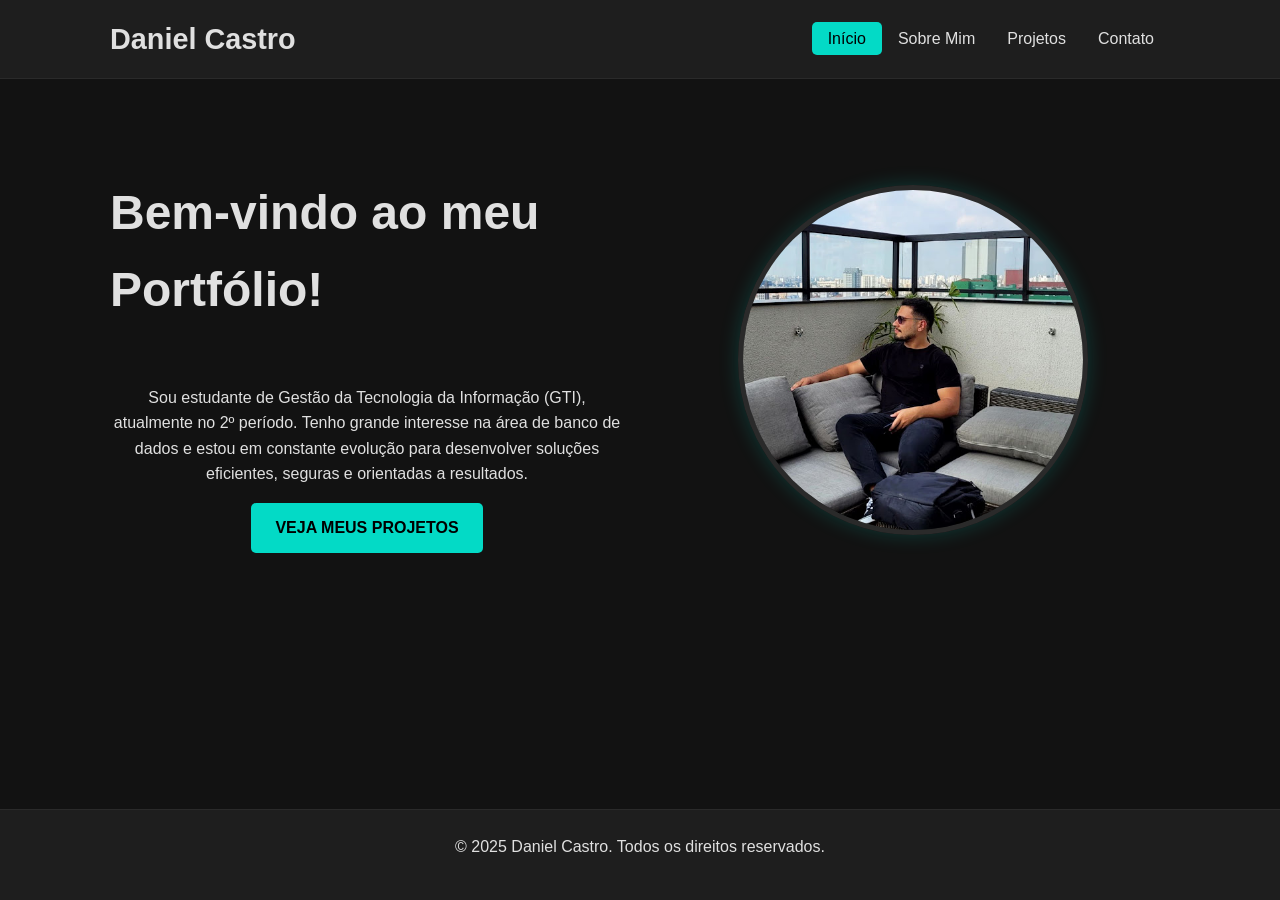
==== index.html @ 508b666a "Add files via upload" ====
<!DOCTYPE html>
<html lang="pt-BR">
<head>
    <meta charset="UTF-8">
    <meta name="viewport" content="width=device-width, initial-scale=1.0">
    <title>Daniel Castro - Portfólio</title>
    <link rel="stylesheet" href="assets/css/style.css">
</head>
<body>

    <header>
        <div class="container">
            <h1>Daniel Castro</h1>
            <nav>
                <ul>
                    <li><a href="index.html" class="active">Início</a></li>
                    <li><a href="sobre.html">Sobre Mim</a></li>
                    <li><a href="projetos.html">Projetos</a></li>
                    <li><a href="contato.html">Contato</a></li>
                </ul>
            </nav>
        </div>
    </header>

    <main class="main-index">
        <section class="hero">
            <div class="container">
                <div class="hero-text">
                    <h2>Bem-vindo ao meu Portfólio!</h2>
                    <p>Sou estudante de Gestão da Tecnologia da Informação (GTI), atualmente no 2º período. Tenho grande interesse na 
                    área de banco de dados e estou em constante evolução para desenvolver 
                    soluções eficientes, seguras e orientadas a resultados.</p>
                    <a href="projetos.html" class="btn">Veja meus projetos</a>
                </div>
                <div class="hero-image">
                    <img src="assets/images/foto-daniel.jpg" alt="Foto de Daniel Castro">
                </div>
            </div>
        </section>
    </main>

    <footer>
        <div class="container">
            <p>&copy; 2025 Daniel Castro. Todos os direitos reservados.</p>
        </div>
    </footer>

</body>
</html>
---- assets/css/style.css ----
/* --- GERAL E TEMA ESCURO --- */
:root {
    --bg-color: #121212;
    --primary-color: #1e1e1e;
    --secondary-color: #2a2a2a;
    --font-color: #e0e0e0;
    --accent-color: #03dac6;
    --accent-hover: #018786;
}

* {
    margin: 0;
    padding: 0;
    box-sizing: border-box;
}
main {
    flex-grow: 1;
}

body {
    font-family: 'Segoe UI', Tahoma, Geneva, Verdana, sans-serif;
    background-color: var(--bg-color);
    color: var(--font-color);
    line-height: 1.6;
    display: flex;
    flex-direction: column;
    min-height: 100vh;
}

.container {
    max-width: 1100px;
    margin: auto;
    padding: 0 20px;
}

h1, h2, h3 {
    color: var(--font-color);
    margin-bottom: 1rem;
}

h2 {
    font-size: 2.5rem;
    text-align: center;
    margin-bottom: 3rem;
    border-bottom: 2px solid var(--accent-color);
    padding-bottom: 0.5rem;
    display: inline-block;
}

p {
    margin-bottom: 1rem;
}

a {
    color: var(--accent-color);
    text-decoration: none;
}

/* --- HEADER E NAVEGAÇÃO --- */
header {
    background-color: var(--primary-color);
    padding: 1rem 0;
    border-bottom: 1px solid var(--secondary-color);
    position: sticky;
    top: 0;
    z-index: 1000;
}

header .container {
    display: flex;
    justify-content: space-between;
    align-items: center;
}

header h1 {
    font-size: 1.8rem;
    margin: 0;
}

header nav ul {
    list-style: none;
    display: flex;
}

header nav ul li a {
    padding: 0.5rem 1rem;
    color: var(--font-color);
    transition: color 0.3s ease, background-color 0.3s ease;
    border-radius: 5px;
}

header nav ul li a:hover, header nav ul li a.active {
    color: #000;
    background-color: var(--accent-color);
}


/* --- PÁGINA INICIAL (HERO SECTION) --- */
.hero {
    padding: 6rem 0;
}

.hero .container {
    display: flex;
    align-items: center;
    justify-content: space-between;
    gap: 2rem;
}

.hero-text {
    flex: 1;
}

.hero-text h2 {
    font-size: 3rem;
    text-align: left;
    border: none;
}

.hero-image {
    flex: 1;
    text-align: center;
}

.hero-image img {
    max-width: 350px;
    border-radius: 50%;
    border: 5px solid var(--secondary-color);
    box-shadow: 0 0 20px rgba(3, 218, 198, 0.2);
}

.btn {
    display: inline-block;
    background-color: var(--accent-color);
    color: #000;
    padding: 12px 24px;
    border-radius: 5px;
    font-weight: bold;
    text-transform: uppercase;
    transition: background-color 0.3s ease;
}

.btn:hover {
    background-color: var(--accent-hover);
}


/* --- SEÇÕES GENÉRICAS (SOBRE, PROJETOS, CONTATO) --- */
main section {
    padding: 4rem 0;
    text-align: center;
}

/* --- SOBRE MIM --- */
.about-content {
    display: flex;
    gap: 3rem;
    align-items: center;
    text-align: left;
}

.about-image {
    flex-basis: 300px;
}

.about-image img {
   
    width: 100%;
    border-radius: 10px;
}

.about-text {
    flex: 1;
}

/* --- PROJETOS --- */
.projects-grid {
    display: grid;
    grid-template-columns: repeat(auto-fit, minmax(300px, 1fr));
    gap: 1.5rem;
}

.project-card {
    background: var(--primary-color);
    border: 1px solid var(--secondary-color);
    border-radius: 8px;
    overflow: hidden;
    transition: transform 0.3s ease, box-shadow 0.3s ease;
}

.project-card:hover {
    transform: translateY(-5px);
    box-shadow: 0 10px 20px rgba(0,0,0,0.2);
}

.project-card img {
    width: 100%;
    height: 200px;
    object-fit: cover;
    display: block;
}

.project-info {
    padding: 1.5rem;
    text-align: left;
}

.project-info h3 {
    margin-top: 0;
}

/* --- CONTATO E FORMULÁRIO --- */
#contact-form {
    max-width: 700px;
    margin: 2rem auto 0;
    text-align: left;
}

.form-group {
    margin-bottom: 1.5rem;
}

.form-group label {
    display: block;
    margin-bottom: 0.5rem;
    color: var(--font-color);
}

.form-group input,
.form-group textarea {
    width: 100%;
    padding: 0.8rem;
    border: 1px solid var(--secondary-color);
    background-color: var(--primary-color);
    border-radius: 5px;
    color: var(--font-color);
    font-size: 1rem;
}

.form-group input:focus,
.form-group textarea:focus {
    outline: none;
    border-color: var(--accent-color);
}

#success-message {
    margin-top: 1.5rem;
    padding: 1rem;
    background-color: var(--accent-hover);
    color: #fff;
    border-radius: 5px;
    text-align: center;
}

.hidden {
    display: none;
}

/* --- FOOTER --- */
footer {
    background-color: var(--primary-color);
    text-align: center;
    padding: 1.5rem 0;
    margin-top: 2rem;
    border-top: 1px solid var(--secondary-color);
}
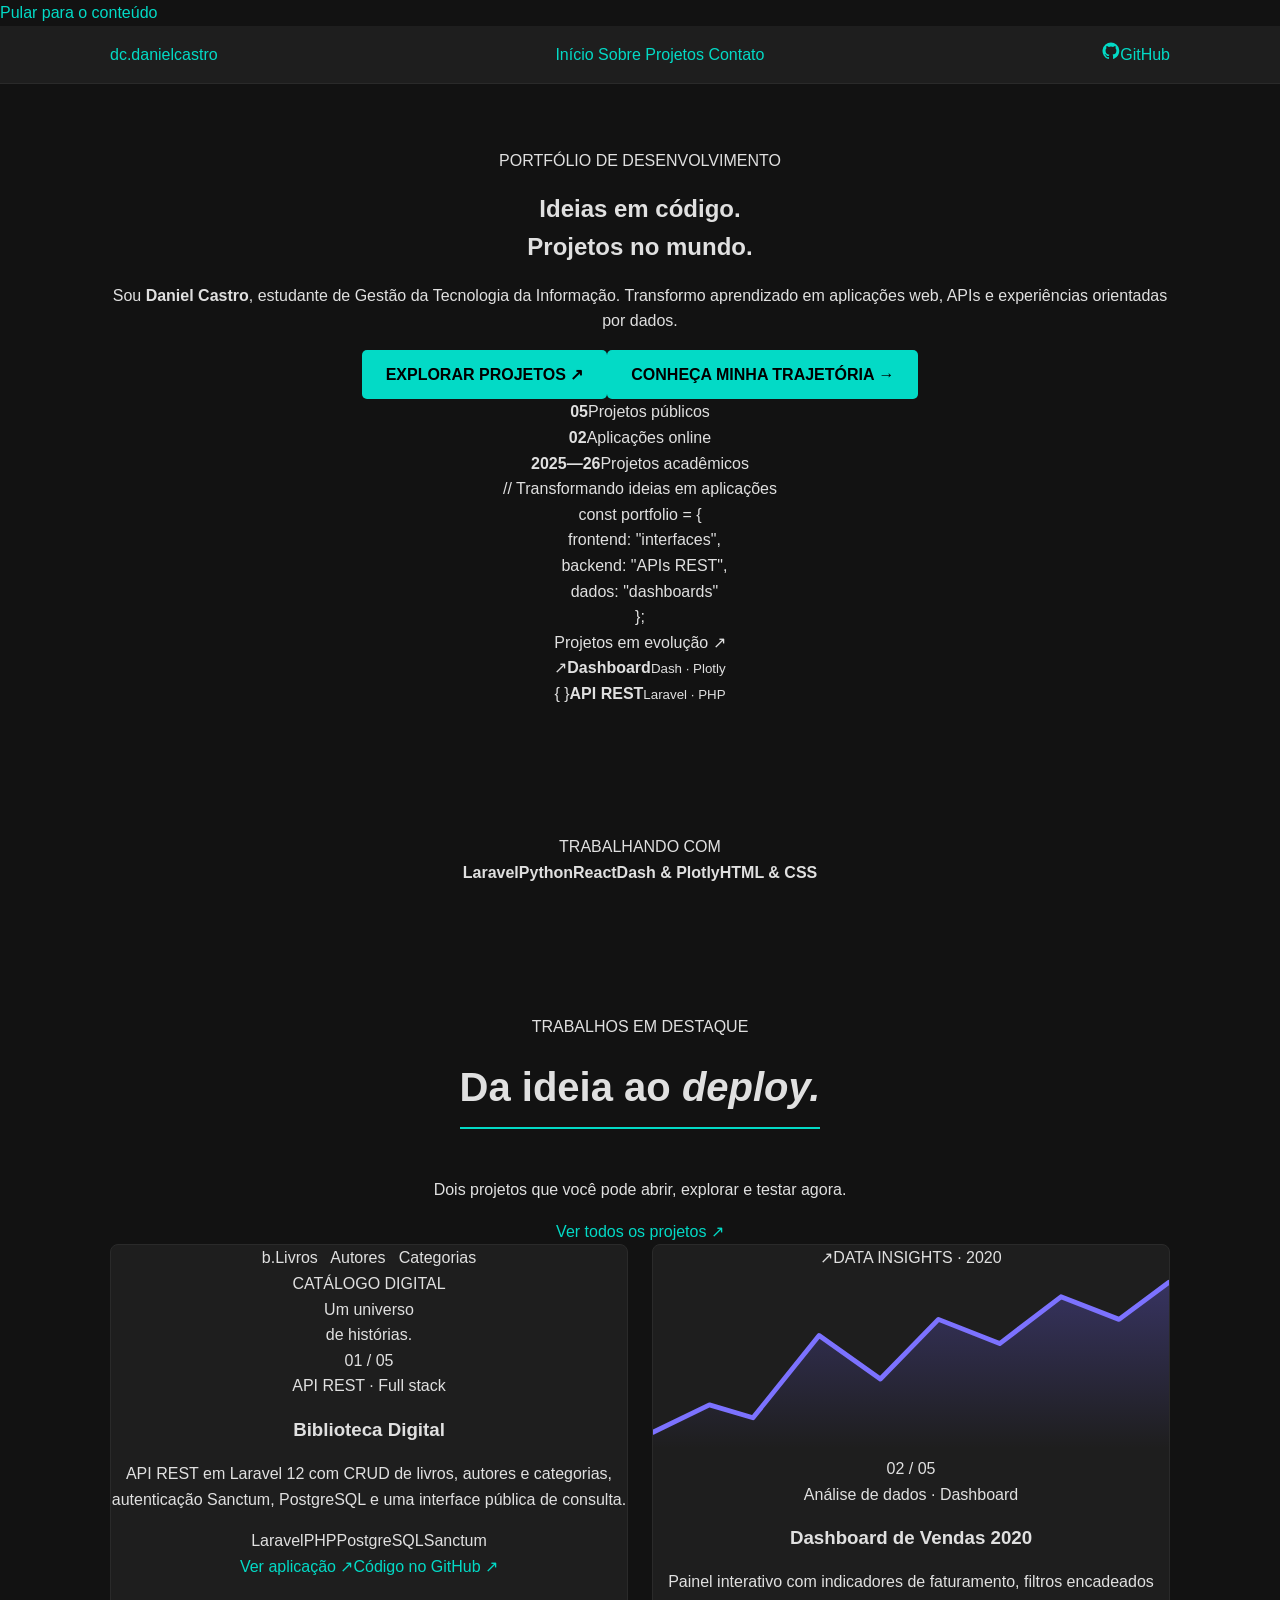
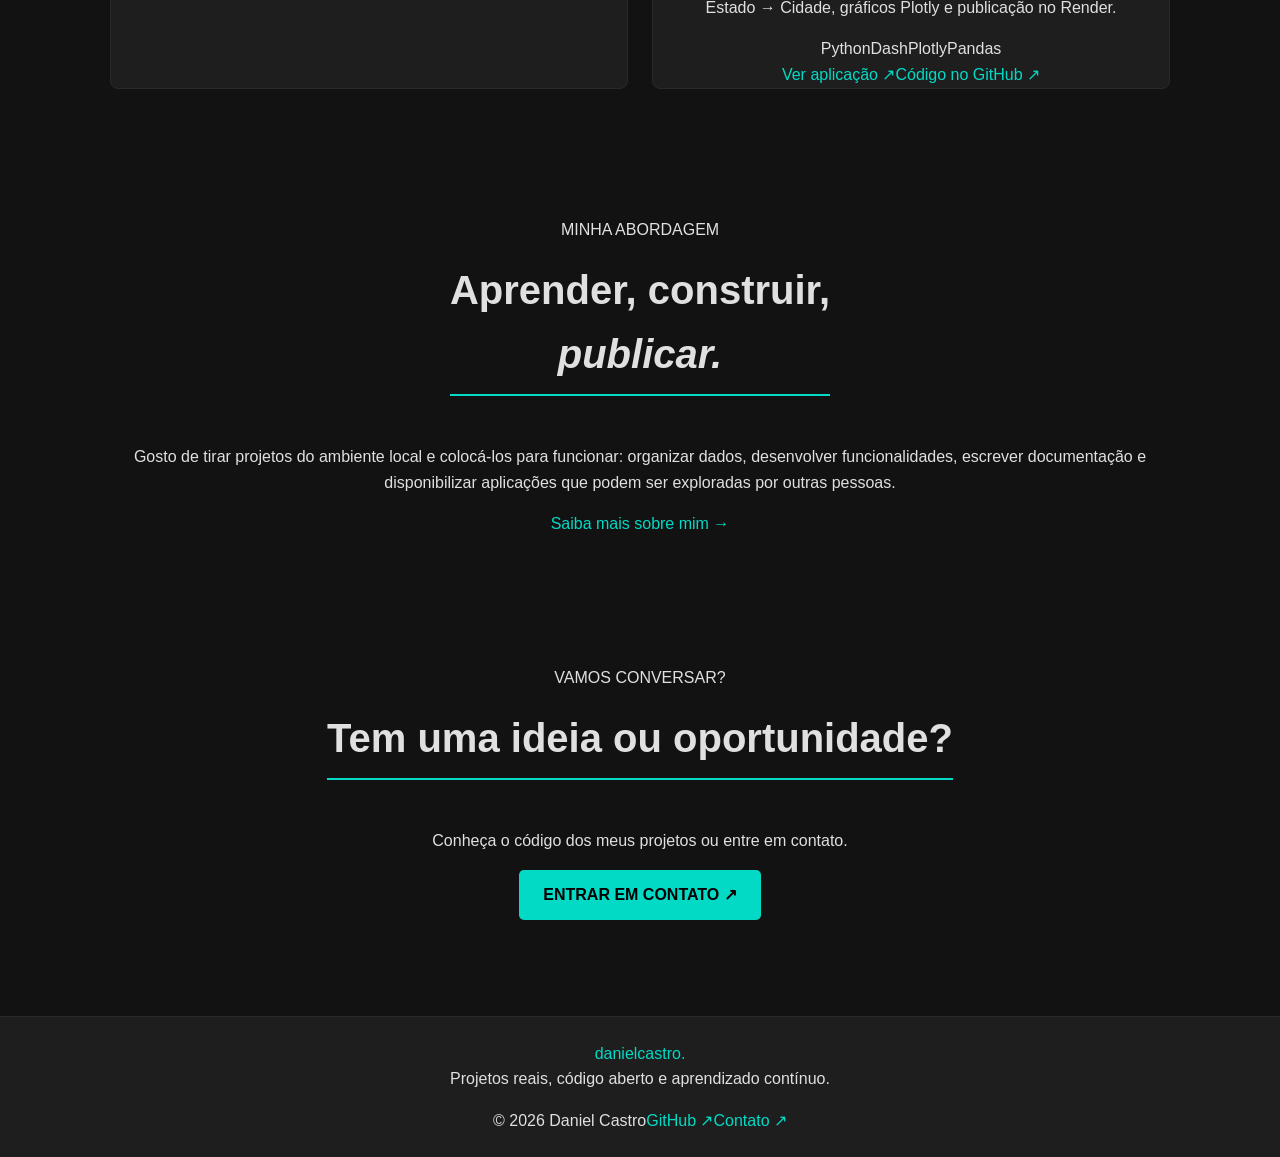
==== commit fe266f2c: "feat: moderniza index.html com identidade Daniel Castro e projetos reais" ====
--- a/index.html
+++ b/index.html
@@ -1,49 +1,82 @@
-<!DOCTYPE html>
-<html lang="pt-BR">
-<head>
-    <meta charset="UTF-8">
-    <meta name="viewport" content="width=device-width, initial-scale=1.0">
-    <title>Daniel Castro - Portfólio</title>
-    <link rel="stylesheet" href="assets/css/style.css">
-</head>
-<body>
-
-    <header>
-        <div class="container">
-            <h1>Daniel Castro</h1>
-            <nav>
-                <ul>
-                    <li><a href="index.html" class="active">Início</a></li>
-                    <li><a href="sobre.html">Sobre Mim</a></li>
-                    <li><a href="projetos.html">Projetos</a></li>
-                    <li><a href="contato.html">Contato</a></li>
-                </ul>
-            </nav>
-        </div>
-    </header>
-
-    <main class="main-index">
-        <section class="hero">
-            <div class="container">
-                <div class="hero-text">
-                    <h2>Bem-vindo ao meu Portfólio!</h2>
-                    <p>Sou estudante de Gestão da Tecnologia da Informação (GTI), atualmente no 2º período. Tenho grande interesse na 
-                    área de banco de dados e estou em constante evolução para desenvolver 
-                    soluções eficientes, seguras e orientadas a resultados.</p>
-                    <a href="projetos.html" class="btn">Veja meus projetos</a>
-                </div>
-                <div class="hero-image">
-                    <img src="assets/images/foto-daniel.jpg" alt="Foto de Daniel Castro">
-                </div>
-            </div>
-        </section>
-    </main>
-
-    <footer>
-        <div class="container">
-            <p>&copy; 2025 Daniel Castro. Todos os direitos reservados.</p>
-        </div>
-    </footer>
-
-</body>
-</html>+<!doctype html>
+<html lang="pt-BR">
+<head>
+  <meta charset="UTF-8">
+  <meta name="viewport" content="width=device-width, initial-scale=1">
+  <meta name="theme-color" content="#0b1020">
+  <meta name="description" content="Daniel Castro — projetos de desenvolvimento web, APIs REST e análise de dados, com código no GitHub e aplicações publicadas.">
+  <meta name="author" content="Daniel Castro">
+  <title>Portfólio | Daniel Castro</title>
+  <link rel="stylesheet" href="assets/css/style.css">
+</head>
+<body class="page-inicio">
+  <a class="skip-link" href="#conteudo">Pular para o conteúdo</a>
+  <header class="site-header">
+    <div class="container header-inner">
+      <a class="brand" href="index.html" aria-label="Daniel Castro — Página inicial"><span class="brand-icon">dc<span>.</span></span><span class="brand-text">daniel<span>castro</span></span></a>
+      <nav class="site-nav" aria-label="Menu principal">
+        <a href="index.html" aria-current="page" class="active">Início</a>
+        <a href="sobre.html">Sobre</a>
+        <a href="projetos.html">Projetos</a>
+        <a href="contato.html">Contato</a>
+      </nav>
+      <a class="header-github" href="https://github.com/Dhaniels1" target="_blank" rel="noopener noreferrer" aria-label="Ver perfil no GitHub"><svg aria-hidden="true" viewBox="0 0 24 24" width="18" height="18" fill="currentColor"><path d="M12 .7a11.3 11.3 0 0 0-3.58 22.03c.57.11.78-.24.78-.55v-2.11c-3.17.69-3.84-1.34-3.84-1.34-.52-1.3-1.27-1.64-1.27-1.64-1.03-.71.08-.7.08-.7 1.14.08 1.74 1.17 1.74 1.17 1.01 1.73 2.66 1.23 3.31.94.1-.73.4-1.23.73-1.51-2.53-.29-5.2-1.27-5.2-5.58 0-1.23.44-2.23 1.17-3.02-.12-.29-.51-1.44.11-3 0 0 .95-.3 3.11 1.16a10.8 10.8 0 0 1 5.66 0c2.16-1.46 3.1-1.16 3.1-1.16.62 1.56.24 2.71.12 3a4.34 4.34 0 0 1 1.17 3.02c0 4.32-2.68 5.28-5.22 5.57.4.35.77 1.01.77 2.04v3.08c0 .31.21.67.79.55A11.3 11.3 0 0 0 12 .7Z"/></svg><span>GitHub</span></a>
+    </div>
+  </header>
+  <main id="conteudo">
+    <section class="hero-section">
+  <div class="container hero-grid">
+    <div class="hero-copy">
+      <p class="eyebrow"><span class="eyebrow-dot" aria-hidden="true"></span> PORTFÓLIO DE DESENVOLVIMENTO</p>
+      <h1>Ideias em código.<br><span class="gradient-text">Projetos no mundo.</span></h1>
+      <p class="hero-description">Sou <strong>Daniel Castro</strong>, estudante de Gestão da Tecnologia da Informação. Transformo aprendizado em aplicações web, APIs e experiências orientadas por dados.</p>
+      <div class="hero-actions"><a class="btn btn-primary" href="projetos.html">Explorar projetos <span aria-hidden="true">↗</span></a><a class="btn btn-ghost" href="sobre.html">Conheça minha trajetória <span aria-hidden="true">→</span></a></div>
+      <div class="hero-metrics" aria-label="Resumo do portfólio"><div><strong>05</strong><span>Projetos públicos</span></div><div><strong>02</strong><span>Aplicações online</span></div><div><strong>2025—26</strong><span>Projetos acadêmicos</span></div></div>
+    </div>
+    <div class="hero-visual" aria-label="Painel ilustrativo de tecnologias e aplicações">
+      <div class="visual-glow" aria-hidden="true"></div>
+      <div class="visual-card visual-card-main">
+        <div class="window-controls" aria-hidden="true"><i></i><i></i><i></i></div>
+        <div class="visual-code"><span class="comment">// Transformando ideias em aplicações</span><br><span class="code-purple">const</span> portfolio = {<br>&nbsp;&nbsp;<span class="code-cyan">frontend</span>: <span class="code-green">"interfaces"</span>,<br>&nbsp;&nbsp;<span class="code-cyan">backend</span>: <span class="code-green">"APIs REST"</span>,<br>&nbsp;&nbsp;<span class="code-cyan">dados</span>: <span class="code-green">"dashboards"</span><br>};</div>
+        <div class="visual-lower"><span class="pulse"></span> Projetos em evolução <span class="visual-chevron">↗</span></div>
+      </div>
+      <div class="visual-chip visual-chip-one"><span class="chip-icon">↗</span><span><strong>Dashboard</strong><small>Dash · Plotly</small></span></div>
+      <div class="visual-chip visual-chip-two"><span class="chip-icon chip-blue">{ }</span><span><strong>API REST</strong><small>Laravel · PHP</small></span></div>
+    </div>
+  </div>
+</section>
+<section class="skills-band" aria-label="Principais tecnologias"><div class="container skills-band-inner"><span>TRABALHANDO COM</span><div><b>Laravel</b><b>Python</b><b>React</b><b>Dash &amp; Plotly</b><b>HTML &amp; CSS</b></div></div></section>
+<section class="section featured-section">
+  <div class="container">
+    <div class="section-title-row"><div><p class="eyebrow">TRABALHOS EM DESTAQUE</p><h2>Da ideia ao <em>deploy.</em></h2><p>Dois projetos que você pode abrir, explorar e testar agora.</p></div><a class="text-link" href="projetos.html">Ver todos os projetos <span aria-hidden="true">↗</span></a></div>
+    <div class="projects-grid featured-grid"><article class="project-card">
+  <div class="project-cover"><div class="preview-frame preview-library" aria-hidden="true"><div class="preview-topline"><span class="mini-logo">b.</span><span class="mini-nav">Livros&nbsp;&nbsp; Autores&nbsp;&nbsp; Categorias</span></div><div class="preview-eyebrow">CATÁLOGO DIGITAL</div><div class="preview-headline">Um universo<br>de histórias.</div><div class="books-mini"><span class="book-mini bm1"></span><span class="book-mini bm2"></span><span class="book-mini bm3"></span><span class="book-mini bm4"></span></div></div><span class="project-number">01 / 05</span></div>
+  <div class="project-body">
+    <p class="project-type">API REST · Full stack</p>
+    <h3>Biblioteca Digital</h3>
+    <p class="project-description">API REST em Laravel 12 com CRUD de livros, autores e categorias, autenticação Sanctum, PostgreSQL e uma interface pública de consulta.</p>
+    <div class="tags" aria-label="Tecnologias utilizadas"><span class="tag">Laravel</span><span class="tag">PHP</span><span class="tag">PostgreSQL</span><span class="tag">Sanctum</span></div>
+    <div class="project-actions"><a class="link-primary" href="https://biblioteca-api-dhaniels1.onrender.com" target="_blank" rel="noopener noreferrer" aria-label="Abrir demonstração online de Biblioteca Digital">Ver aplicação <span aria-hidden="true">↗</span></a><a class="link-secondary" href="https://github.com/Dhaniels1/biblioteca-api" target="_blank" rel="noopener noreferrer" aria-label="Ver código de Biblioteca Digital no GitHub">Código no GitHub <span aria-hidden="true">↗</span></a></div>
+  </div>
+</article>
+<article class="project-card">
+  <div class="project-cover"><div class="preview-frame preview-dashboard" aria-hidden="true"><div class="preview-topline"><span class="mini-logo">↗</span><span class="mini-nav">DATA INSIGHTS · 2020</span></div><div class="dash-kpis"><span><i></i><b></b></span><span><i></i><b></b></span><span><i></i><b></b></span></div><div class="chart-panel"><span class="chart-title"></span><svg class="chart-line" viewBox="0 0 320 110" preserveAspectRatio="none"><defs><linearGradient id="chartfill" x1="0" x2="0" y1="0" y2="1"><stop offset="0%" stop-color="#7165fb" stop-opacity=".3"/><stop offset="100%" stop-color="#7165fb" stop-opacity="0"/></linearGradient></defs><path d="M0 100 L35 83 L62 91 L103 40 L141 67 L177 30 L215 45 L253 16 L289 30 L320 7 L320 110 L0 110Z" fill="url(#chartfill)"/><polyline points="0,100 35,83 62,91 103,40 141,67 177,30 215,45 253,16 289,30 320,7" fill="none" stroke="#7c72ff" stroke-width="3" stroke-linejoin="round" stroke-linecap="round"/></svg></div></div><span class="project-number">02 / 05</span></div>
+  <div class="project-body">
+    <p class="project-type">Análise de dados · Dashboard</p>
+    <h3>Dashboard de Vendas 2020</h3>
+    <p class="project-description">Painel interativo com indicadores de faturamento, filtros encadeados Estado → Cidade, gráficos Plotly e publicação no Render.</p>
+    <div class="tags" aria-label="Tecnologias utilizadas"><span class="tag">Python</span><span class="tag">Dash</span><span class="tag">Plotly</span><span class="tag">Pandas</span></div>
+    <div class="project-actions"><a class="link-primary" href="https://dashboard-vendas-2020.onrender.com" target="_blank" rel="noopener noreferrer" aria-label="Abrir demonstração online de Dashboard de Vendas 2020">Ver aplicação <span aria-hidden="true">↗</span></a><a class="link-secondary" href="https://github.com/Dhaniels1/dashboard-vendas-2020" target="_blank" rel="noopener noreferrer" aria-label="Ver código de Dashboard de Vendas 2020 no GitHub">Código no GitHub <span aria-hidden="true">↗</span></a></div>
+  </div>
+</article></div>
+  </div>
+</section>
+<section class="section value-section"><div class="container value-grid"><div><p class="eyebrow">MINHA ABORDAGEM</p><h2>Aprender, construir,<br><em>publicar.</em></h2></div><div><p>Gosto de tirar projetos do ambiente local e colocá-los para funcionar: organizar dados, desenvolver funcionalidades, escrever documentação e disponibilizar aplicações que podem ser exploradas por outras pessoas.</p><a href="sobre.html" class="text-link">Saiba mais sobre mim <span aria-hidden="true">→</span></a></div></div></section>
+<section class="section cta-section"><div class="container cta-inner"><div><p class="eyebrow">VAMOS CONVERSAR?</p><h2>Tem uma ideia ou oportunidade?</h2><p>Conheça o código dos meus projetos ou entre em contato.</p></div><a class="btn btn-primary" href="contato.html">Entrar em contato <span aria-hidden="true">↗</span></a></div></section>
+  </main>
+  <footer class="site-footer">
+    <div class="container footer-inner"><div><a class="footer-brand" href="index.html">daniel<span>castro.</span></a><p>Projetos reais, código aberto e aprendizado contínuo.</p></div><div class="footer-right"><span>© 2026 Daniel Castro</span><a href="https://github.com/Dhaniels1" target="_blank" rel="noopener noreferrer">GitHub ↗</a><a href="contato.html">Contato ↗</a></div></div>
+  </footer>
+  
+</body>
+</html>
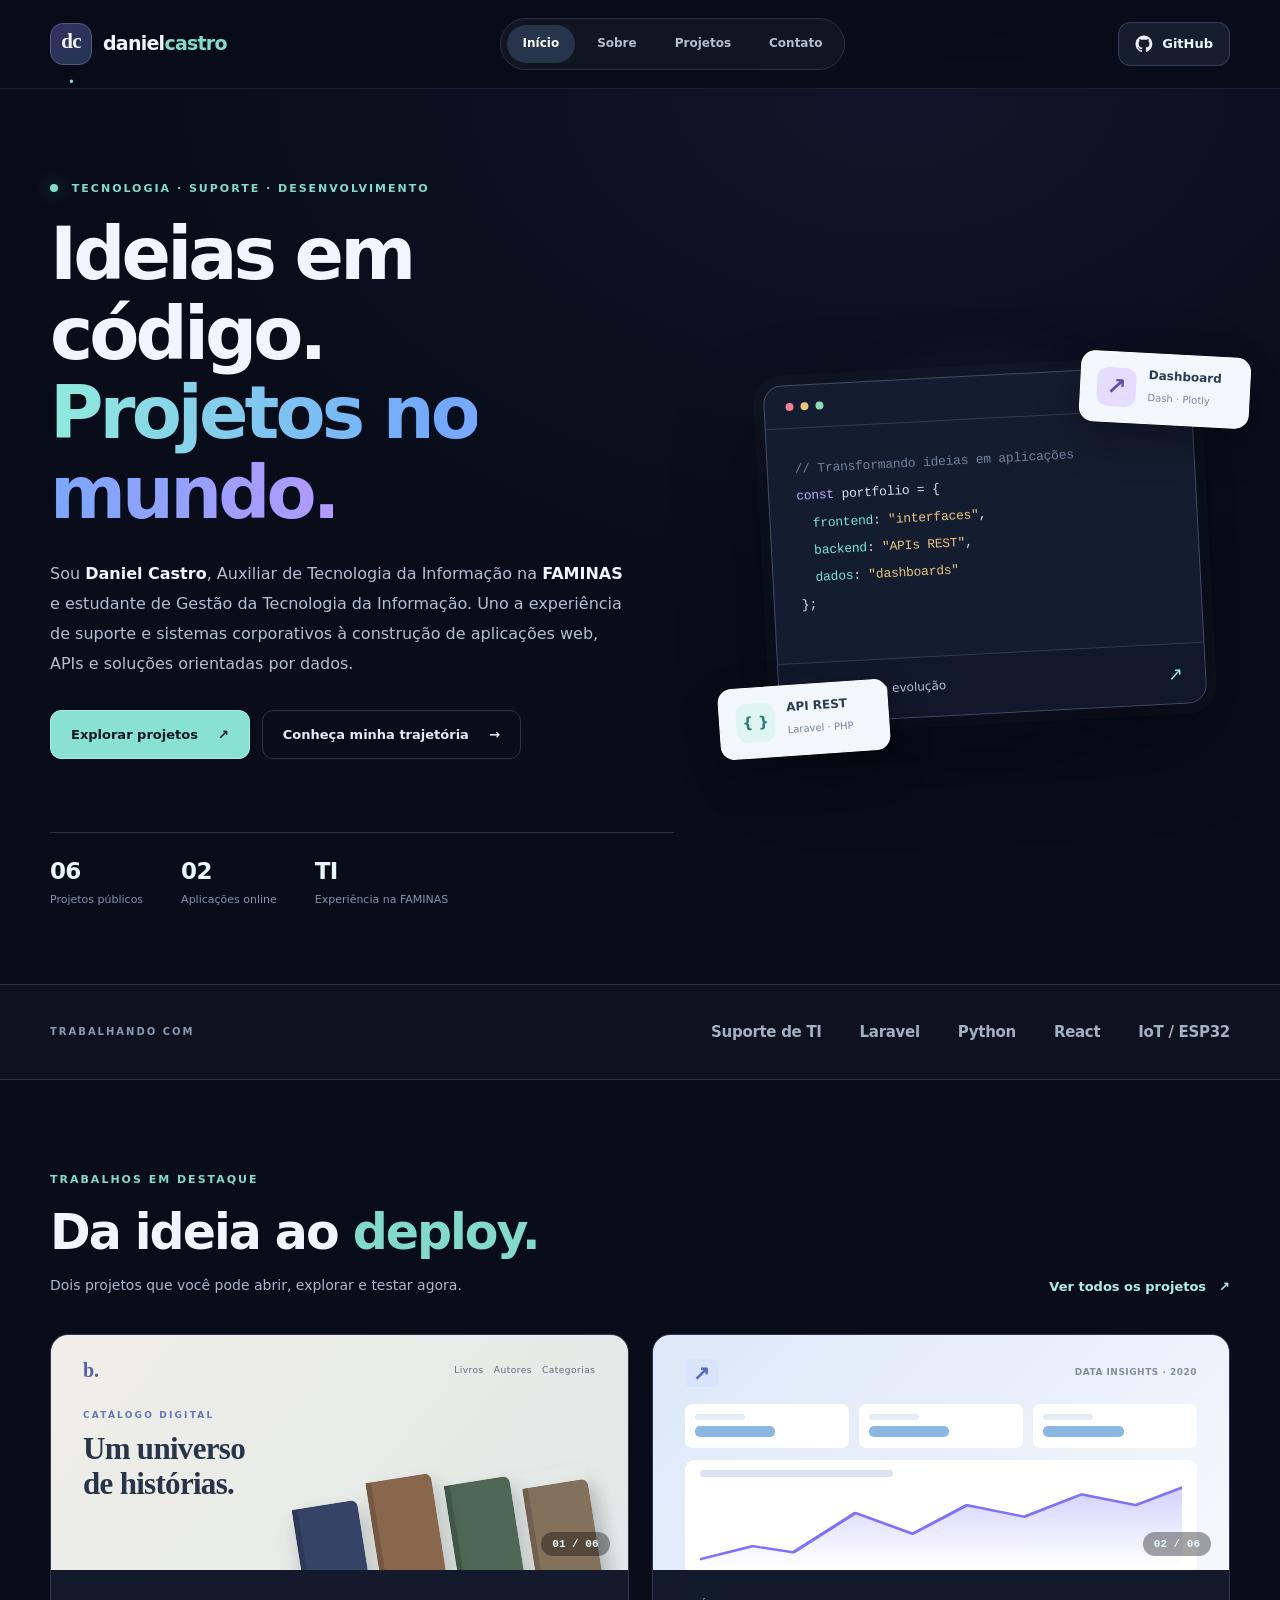
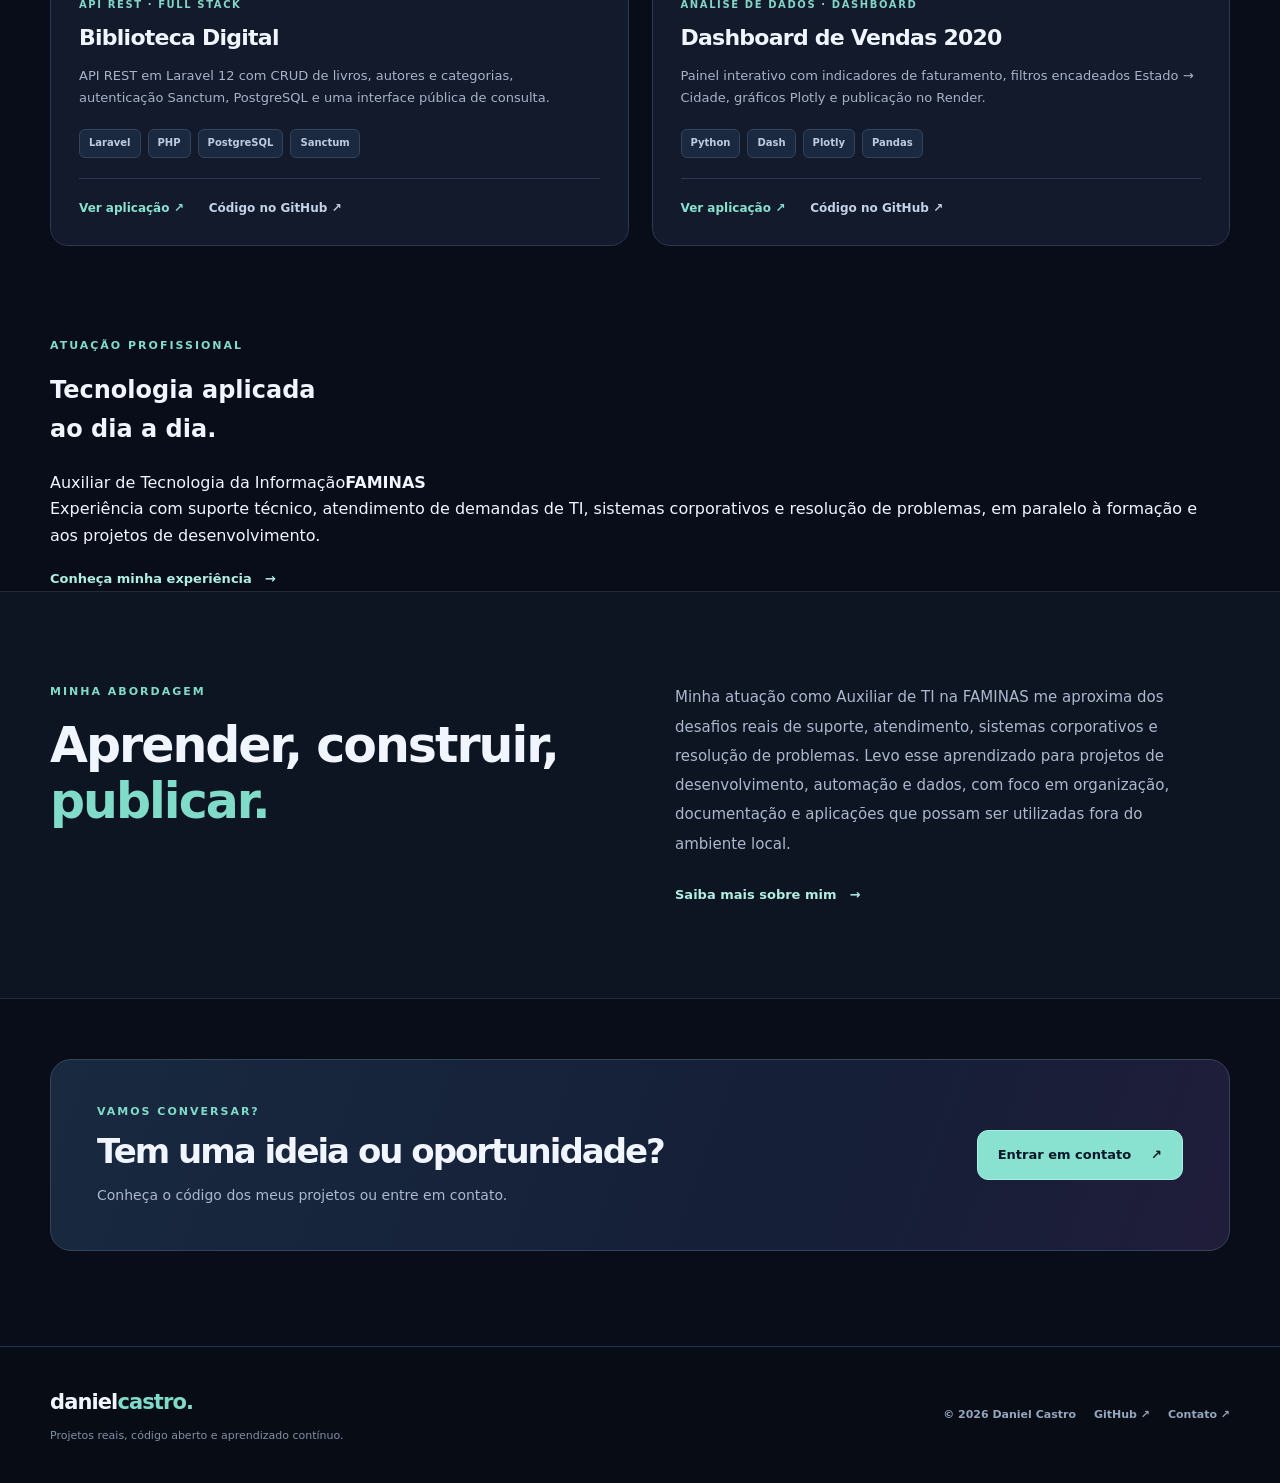
==== commit d43b7cc8: "feat: destaca experiencia profissional na FAMINAS na home" ====
--- a/index.html
+++ b/index.html
@@ -27,11 +27,11 @@
     <section class="hero-section">
   <div class="container hero-grid">
     <div class="hero-copy">
-      <p class="eyebrow"><span class="eyebrow-dot" aria-hidden="true"></span> PORTFÓLIO DE DESENVOLVIMENTO</p>
+      <p class="eyebrow"><span class="eyebrow-dot" aria-hidden="true"></span> TECNOLOGIA · SUPORTE · DESENVOLVIMENTO</p>
       <h1>Ideias em código.<br><span class="gradient-text">Projetos no mundo.</span></h1>
-      <p class="hero-description">Sou <strong>Daniel Castro</strong>, estudante de Gestão da Tecnologia da Informação. Transformo aprendizado em aplicações web, APIs e experiências orientadas por dados.</p>
+      <p class="hero-description">Sou <strong>Daniel Castro</strong>, Auxiliar de Tecnologia da Informação na <strong>FAMINAS</strong> e estudante de Gestão da Tecnologia da Informação. Uno a experiência de suporte e sistemas corporativos à construção de aplicações web, APIs e soluções orientadas por dados.</p>
       <div class="hero-actions"><a class="btn btn-primary" href="projetos.html">Explorar projetos <span aria-hidden="true">↗</span></a><a class="btn btn-ghost" href="sobre.html">Conheça minha trajetória <span aria-hidden="true">→</span></a></div>
-      <div class="hero-metrics" aria-label="Resumo do portfólio"><div><strong>05</strong><span>Projetos públicos</span></div><div><strong>02</strong><span>Aplicações online</span></div><div><strong>2025—26</strong><span>Projetos acadêmicos</span></div></div>
+      <div class="hero-metrics" aria-label="Resumo do portfólio"><div><strong>06</strong><span>Projetos públicos</span></div><div><strong>02</strong><span>Aplicações online</span></div><div><strong>TI</strong><span>Experiência na FAMINAS</span></div></div>
     </div>
     <div class="hero-visual" aria-label="Painel ilustrativo de tecnologias e aplicações">
       <div class="visual-glow" aria-hidden="true"></div>
@@ -45,12 +45,12 @@
     </div>
   </div>
 </section>
-<section class="skills-band" aria-label="Principais tecnologias"><div class="container skills-band-inner"><span>TRABALHANDO COM</span><div><b>Laravel</b><b>Python</b><b>React</b><b>Dash &amp; Plotly</b><b>HTML &amp; CSS</b></div></div></section>
+<section class="skills-band" aria-label="Principais tecnologias"><div class="container skills-band-inner"><span>TRABALHANDO COM</span><div><b>Suporte de TI</b><b>Laravel</b><b>Python</b><b>React</b><b>IoT / ESP32</b></div></div></section>
 <section class="section featured-section">
   <div class="container">
     <div class="section-title-row"><div><p class="eyebrow">TRABALHOS EM DESTAQUE</p><h2>Da ideia ao <em>deploy.</em></h2><p>Dois projetos que você pode abrir, explorar e testar agora.</p></div><a class="text-link" href="projetos.html">Ver todos os projetos <span aria-hidden="true">↗</span></a></div>
     <div class="projects-grid featured-grid"><article class="project-card">
-  <div class="project-cover"><div class="preview-frame preview-library" aria-hidden="true"><div class="preview-topline"><span class="mini-logo">b.</span><span class="mini-nav">Livros&nbsp;&nbsp; Autores&nbsp;&nbsp; Categorias</span></div><div class="preview-eyebrow">CATÁLOGO DIGITAL</div><div class="preview-headline">Um universo<br>de histórias.</div><div class="books-mini"><span class="book-mini bm1"></span><span class="book-mini bm2"></span><span class="book-mini bm3"></span><span class="book-mini bm4"></span></div></div><span class="project-number">01 / 05</span></div>
+  <div class="project-cover"><div class="preview-frame preview-library" aria-hidden="true"><div class="preview-topline"><span class="mini-logo">b.</span><span class="mini-nav">Livros&nbsp;&nbsp; Autores&nbsp;&nbsp; Categorias</span></div><div class="preview-eyebrow">CATÁLOGO DIGITAL</div><div class="preview-headline">Um universo<br>de histórias.</div><div class="books-mini"><span class="book-mini bm1"></span><span class="book-mini bm2"></span><span class="book-mini bm3"></span><span class="book-mini bm4"></span></div></div><span class="project-number">01 / 06</span></div>
   <div class="project-body">
     <p class="project-type">API REST · Full stack</p>
     <h3>Biblioteca Digital</h3>
@@ -60,7 +60,7 @@
   </div>
 </article>
 <article class="project-card">
-  <div class="project-cover"><div class="preview-frame preview-dashboard" aria-hidden="true"><div class="preview-topline"><span class="mini-logo">↗</span><span class="mini-nav">DATA INSIGHTS · 2020</span></div><div class="dash-kpis"><span><i></i><b></b></span><span><i></i><b></b></span><span><i></i><b></b></span></div><div class="chart-panel"><span class="chart-title"></span><svg class="chart-line" viewBox="0 0 320 110" preserveAspectRatio="none"><defs><linearGradient id="chartfill" x1="0" x2="0" y1="0" y2="1"><stop offset="0%" stop-color="#7165fb" stop-opacity=".3"/><stop offset="100%" stop-color="#7165fb" stop-opacity="0"/></linearGradient></defs><path d="M0 100 L35 83 L62 91 L103 40 L141 67 L177 30 L215 45 L253 16 L289 30 L320 7 L320 110 L0 110Z" fill="url(#chartfill)"/><polyline points="0,100 35,83 62,91 103,40 141,67 177,30 215,45 253,16 289,30 320,7" fill="none" stroke="#7c72ff" stroke-width="3" stroke-linejoin="round" stroke-linecap="round"/></svg></div></div><span class="project-number">02 / 05</span></div>
+  <div class="project-cover"><div class="preview-frame preview-dashboard" aria-hidden="true"><div class="preview-topline"><span class="mini-logo">↗</span><span class="mini-nav">DATA INSIGHTS · 2020</span></div><div class="dash-kpis"><span><i></i><b></b></span><span><i></i><b></b></span><span><i></i><b></b></span></div><div class="chart-panel"><span class="chart-title"></span><svg class="chart-line" viewBox="0 0 320 110" preserveAspectRatio="none"><defs><linearGradient id="chartfill" x1="0" x2="0" y1="0" y2="1"><stop offset="0%" stop-color="#7165fb" stop-opacity=".3"/><stop offset="100%" stop-color="#7165fb" stop-opacity="0"/></linearGradient></defs><path d="M0 100 L35 83 L62 91 L103 40 L141 67 L177 30 L215 45 L253 16 L289 30 L320 7 L320 110 L0 110Z" fill="url(#chartfill)"/><polyline points="0,100 35,83 62,91 103,40 141,67 177,30 215,45 253,16 289,30 320,7" fill="none" stroke="#7c72ff" stroke-width="3" stroke-linejoin="round" stroke-linecap="round"/></svg></div></div><span class="project-number">02 / 06</span></div>
   <div class="project-body">
     <p class="project-type">Análise de dados · Dashboard</p>
     <h3>Dashboard de Vendas 2020</h3>
@@ -71,7 +71,8 @@
 </article></div>
   </div>
 </section>
-<section class="section value-section"><div class="container value-grid"><div><p class="eyebrow">MINHA ABORDAGEM</p><h2>Aprender, construir,<br><em>publicar.</em></h2></div><div><p>Gosto de tirar projetos do ambiente local e colocá-los para funcionar: organizar dados, desenvolver funcionalidades, escrever documentação e disponibilizar aplicações que podem ser exploradas por outras pessoas.</p><a href="sobre.html" class="text-link">Saiba mais sobre mim <span aria-hidden="true">→</span></a></div></div></section>
+<section class="professional-highlight"><div class="container professional-highlight-inner"><div><p class="eyebrow">ATUAÇÃO PROFISSIONAL</p><h2>Tecnologia aplicada<br>ao dia a dia.</h2></div><div class="professional-highlight-copy"><span class="career-role">Auxiliar de Tecnologia da Informação</span><strong>FAMINAS</strong><p>Experiência com suporte técnico, atendimento de demandas de TI, sistemas corporativos e resolução de problemas, em paralelo à formação e aos projetos de desenvolvimento.</p><a class="text-link" href="sobre.html">Conheça minha experiência <span aria-hidden="true">→</span></a></div></div></section>
+<section class="section value-section"><div class="container value-grid"><div><p class="eyebrow">MINHA ABORDAGEM</p><h2>Aprender, construir,<br><em>publicar.</em></h2></div><div><p>Minha atuação como Auxiliar de TI na FAMINAS me aproxima dos desafios reais de suporte, atendimento, sistemas corporativos e resolução de problemas. Levo esse aprendizado para projetos de desenvolvimento, automação e dados, com foco em organização, documentação e aplicações que possam ser utilizadas fora do ambiente local.</p><a href="sobre.html" class="text-link">Saiba mais sobre mim <span aria-hidden="true">→</span></a></div></div></section>
 <section class="section cta-section"><div class="container cta-inner"><div><p class="eyebrow">VAMOS CONVERSAR?</p><h2>Tem uma ideia ou oportunidade?</h2><p>Conheça o código dos meus projetos ou entre em contato.</p></div><a class="btn btn-primary" href="contato.html">Entrar em contato <span aria-hidden="true">↗</span></a></div></section>
   </main>
   <footer class="site-footer">
--- a/assets/css/style.css
+++ b/assets/css/style.css
@@ -1,266 +1,215 @@
-/* --- GERAL E TEMA ESCURO --- */
-:root {
-    --bg-color: #121212;
-    --primary-color: #1e1e1e;
-    --secondary-color: #2a2a2a;
-    --font-color: #e0e0e0;
-    --accent-color: #03dac6;
-    --accent-hover: #018786;
-}
-
-* {
-    margin: 0;
-    padding: 0;
-    box-sizing: border-box;
-}
-main {
-    flex-grow: 1;
-}
-
-body {
-    font-family: 'Segoe UI', Tahoma, Geneva, Verdana, sans-serif;
-    background-color: var(--bg-color);
-    color: var(--font-color);
-    line-height: 1.6;
-    display: flex;
-    flex-direction: column;
-    min-height: 100vh;
-}
-
-.container {
-    max-width: 1100px;
-    margin: auto;
-    padding: 0 20px;
-}
-
-h1, h2, h3 {
-    color: var(--font-color);
-    margin-bottom: 1rem;
-}
-
-h2 {
-    font-size: 2.5rem;
-    text-align: center;
-    margin-bottom: 3rem;
-    border-bottom: 2px solid var(--accent-color);
-    padding-bottom: 0.5rem;
-    display: inline-block;
-}
-
-p {
-    margin-bottom: 1rem;
-}
-
-a {
-    color: var(--accent-color);
-    text-decoration: none;
-}
-
-/* --- HEADER E NAVEGAÇÃO --- */
-header {
-    background-color: var(--primary-color);
-    padding: 1rem 0;
-    border-bottom: 1px solid var(--secondary-color);
-    position: sticky;
-    top: 0;
-    z-index: 1000;
-}
-
-header .container {
-    display: flex;
-    justify-content: space-between;
-    align-items: center;
-}
-
-header h1 {
-    font-size: 1.8rem;
-    margin: 0;
-}
-
-header nav ul {
-    list-style: none;
-    display: flex;
-}
-
-header nav ul li a {
-    padding: 0.5rem 1rem;
-    color: var(--font-color);
-    transition: color 0.3s ease, background-color 0.3s ease;
-    border-radius: 5px;
-}
-
-header nav ul li a:hover, header nav ul li a.active {
-    color: #000;
-    background-color: var(--accent-color);
-}
-
-
-/* --- PÁGINA INICIAL (HERO SECTION) --- */
-.hero {
-    padding: 6rem 0;
-}
-
-.hero .container {
-    display: flex;
-    align-items: center;
-    justify-content: space-between;
-    gap: 2rem;
-}
-
-.hero-text {
-    flex: 1;
-}
-
-.hero-text h2 {
-    font-size: 3rem;
-    text-align: left;
-    border: none;
-}
-
-.hero-image {
-    flex: 1;
-    text-align: center;
-}
-
-.hero-image img {
-    max-width: 350px;
-    border-radius: 50%;
-    border: 5px solid var(--secondary-color);
-    box-shadow: 0 0 20px rgba(3, 218, 198, 0.2);
-}
-
-.btn {
-    display: inline-block;
-    background-color: var(--accent-color);
-    color: #000;
-    padding: 12px 24px;
-    border-radius: 5px;
-    font-weight: bold;
-    text-transform: uppercase;
-    transition: background-color 0.3s ease;
-}
-
-.btn:hover {
-    background-color: var(--accent-hover);
-}
-
-
-/* --- SEÇÕES GENÉRICAS (SOBRE, PROJETOS, CONTATO) --- */
-main section {
-    padding: 4rem 0;
-    text-align: center;
-}
-
-/* --- SOBRE MIM --- */
-.about-content {
-    display: flex;
-    gap: 3rem;
-    align-items: center;
-    text-align: left;
-}
-
-.about-image {
-    flex-basis: 300px;
-}
-
-.about-image img {
-   
-    width: 100%;
-    border-radius: 10px;
-}
-
-.about-text {
-    flex: 1;
-}
-
-/* --- PROJETOS --- */
-.projects-grid {
-    display: grid;
-    grid-template-columns: repeat(auto-fit, minmax(300px, 1fr));
-    gap: 1.5rem;
-}
-
-.project-card {
-    background: var(--primary-color);
-    border: 1px solid var(--secondary-color);
-    border-radius: 8px;
-    overflow: hidden;
-    transition: transform 0.3s ease, box-shadow 0.3s ease;
-}
-
-.project-card:hover {
-    transform: translateY(-5px);
-    box-shadow: 0 10px 20px rgba(0,0,0,0.2);
-}
-
-.project-card img {
-    width: 100%;
-    height: 200px;
-    object-fit: cover;
-    display: block;
-}
-
-.project-info {
-    padding: 1.5rem;
-    text-align: left;
-}
-
-.project-info h3 {
-    margin-top: 0;
-}
-
-/* --- CONTATO E FORMULÁRIO --- */
-#contact-form {
-    max-width: 700px;
-    margin: 2rem auto 0;
-    text-align: left;
-}
-
-.form-group {
-    margin-bottom: 1.5rem;
-}
-
-.form-group label {
-    display: block;
-    margin-bottom: 0.5rem;
-    color: var(--font-color);
-}
-
-.form-group input,
-.form-group textarea {
-    width: 100%;
-    padding: 0.8rem;
-    border: 1px solid var(--secondary-color);
-    background-color: var(--primary-color);
-    border-radius: 5px;
-    color: var(--font-color);
-    font-size: 1rem;
-}
-
-.form-group input:focus,
-.form-group textarea:focus {
-    outline: none;
-    border-color: var(--accent-color);
-}
-
-#success-message {
-    margin-top: 1.5rem;
-    padding: 1rem;
-    background-color: var(--accent-hover);
-    color: #fff;
-    border-radius: 5px;
-    text-align: center;
-}
-
-.hidden {
-    display: none;
-}
-
-/* --- FOOTER --- */
-footer {
-    background-color: var(--primary-color);
-    text-align: center;
-    padding: 1.5rem 0;
-    margin-top: 2rem;
-    border-top: 1px solid var(--secondary-color);
-}+/* Daniel Castro — portfólio público | HTML e CSS, sem dependências externas. */
+:root{
+  --bg:#080d19;--bg2:#0c1322;--surface:#101a2b;--surface2:#142035;
+  --ink:#f0f5ff;--muted:#abb8cd;--muted2:#8595ad;--border:#273349;
+  --blue:#5eb6f1;--purple:#8d86ff;--mint:#80dcc9;
+  --shadow:0 22px 65px rgba(0,0,0,.22);
+  font-family:Inter,"Segoe UI",system-ui,-apple-system,BlinkMacSystemFont,Arial,sans-serif;
+  color-scheme:dark;
+}
+*,*::before,*::after{box-sizing:border-box}
+html{scroll-behavior:smooth}
+body{margin:0;color:var(--ink);background:var(--bg);line-height:1.65;min-width:300px}
+body::before{content:"";position:absolute;top:0;left:0;right:0;height:690px;background:radial-gradient(ellipse at 70% 12%,rgba(91,98,200,.095),transparent 60%);pointer-events:none}
+h1,h2,h3,p{margin-top:0}
+a{text-decoration:none;color:inherit}
+a:hover{transition:color .2s ease}
+a:focus-visible,button:focus-visible{outline:3px solid var(--mint);outline-offset:4px;border-radius:4px}
+.container{max-width:1180px;width:calc(100% - 56px);margin-inline:auto;position:relative}
+.skip-link{position:fixed;z-index:10000;top:-80px;left:15px;background:var(--mint);color:#08111d;padding:9px 15px;border-radius:8px;font-weight:700}
+.skip-link:focus{top:12px}
+.site-header{position:sticky;top:0;z-index:40;background:rgba(8,13,25,.9);border-bottom:1px solid rgba(255,255,255,.085);backdrop-filter:blur(18px);-webkit-backdrop-filter:blur(18px)}
+.header-inner{min-height:88px;display:flex;align-items:center;justify-content:space-between;gap:22px}
+.brand{display:flex;align-items:center;gap:11px;font-weight:800;font-size:19px;letter-spacing:-.75px;white-space:nowrap}
+.brand-icon{display:grid;place-items:center;width:42px;height:42px;border-radius:13px;background:linear-gradient(145deg,#332f62,#223752);border:1px solid #535b85;font-family:Georgia,serif;font-size:21px}
+.brand-icon span,.footer-brand span{color:var(--mint)}
+.brand-text span{color:var(--mint)}
+.site-nav{display:flex;align-items:center;gap:6px;background:rgba(255,255,255,.035);border:1px solid var(--border);border-radius:100px;padding:6px}
+.site-nav a{font-size:12px;font-weight:700;color:#b1bfd1;padding:9px 16px;border-radius:50px;transition:background .15s,color .15s}
+.site-nav a:hover,.site-nav a.active{background:#26344c;color:#fff}
+.header-github{display:flex;align-items:center;justify-content:center;gap:9px;border:1px solid #35445a;background:#151d2e;color:#eaf3ff;border-radius:12px;padding:10px 16px;font-size:13px;font-weight:750;white-space:nowrap}
+.header-github:hover{background:#1d2b43;border-color:#5a6d8b}
+.eyebrow{font-size:11px;font-weight:850;letter-spacing:2px;color:var(--mint);text-transform:uppercase;margin-bottom:16px}
+.eyebrow-dot,.pulse{display:inline-block;width:8px;height:8px;border-radius:50%;background:var(--mint);box-shadow:0 0 16px rgba(128,220,201,.5);margin-right:8px}
+.gradient-text{background:linear-gradient(95deg,#8fe9dd 2%,#71a9ff 54%,#b499ff 100%);-webkit-background-clip:text;background-clip:text;color:transparent}
+.btn{display:inline-flex;align-items:center;justify-content:center;gap:20px;padding:13px 20px;min-height:48px;border-radius:11px;font-weight:750;font-size:13px;transition:transform .18s,background .18s,border-color .18s;color:var(--ink)}
+.btn:hover{transform:translateY(-2px)}
+.btn-primary{color:#071628;background:#89e2d0;border:1px solid #a8f0e4}
+.btn-primary:hover{background:#b3faeb}
+.btn-ghost{color:#e2ebfa;background:transparent;border:1px solid var(--border)}
+.btn-ghost:hover,.btn-outline:hover{background:#19263c;border-color:#66778f}
+.btn-outline{border:1px solid #536178;background:transparent}
+.text-link{display:inline-flex;align-items:center;gap:13px;color:#b0eee2;font-weight:800;font-size:13px}
+.text-link:hover,.link-primary:hover,.link-secondary:hover{text-decoration:underline}
+.hero-section{padding:91px 0 75px;overflow:hidden}
+.hero-grid{display:grid;grid-template-columns:minmax(0,1.12fr) minmax(0,.88fr);align-items:center;gap:65px}
+.hero-copy h1{font-size:clamp(43px,5.7vw,73px);line-height:1.09;letter-spacing:-3.9px;margin:0 0 27px;font-weight:790}
+.hero-description{max-width:580px;font-size:16px;color:#b2bfd1;line-height:1.87;margin-bottom:31px}
+.hero-description strong{color:#eef5ff}
+.hero-actions{display:flex;gap:12px;flex-wrap:wrap}
+.hero-metrics{margin-top:73px;padding-top:25px;display:flex;gap:38px;border-top:1px solid var(--border)}
+.hero-metrics div{display:flex;flex-direction:column;gap:5px}
+.hero-metrics strong{font-size:23px;line-height:1.2;letter-spacing:-.7px;color:#e8f6ff}
+.hero-metrics span{color:var(--muted2);font-size:11px}
+.hero-visual{position:relative;min-height:460px;display:flex;align-items:center;justify-content:center}
+.visual-glow{position:absolute;width:410px;height:410px;background:radial-gradient(circle,rgba(90,107,237,.27) 0,rgba(73,100,214,.12) 35%,transparent 75%);filter:blur(18px);pointer-events:none}
+.visual-card-main{position:relative;width:min(100%,428px);background:#141c30;border:1px solid #3f4c67;border-radius:19px;box-shadow:0 33px 90px rgba(0,0,0,.4),0 0 0 10px rgba(255,255,255,.02);overflow:hidden;transform:rotate(-3deg)}
+.window-controls{padding:17px 21px;border-bottom:1px solid #303b55;display:flex;gap:7px}
+.window-controls i{height:8px;width:8px;border-radius:50%;display:block;background:#f57f90}
+.window-controls i:nth-child(2){background:#edc279}.window-controls i:nth-child(3){background:#8bddb6}
+.visual-code{font:13px/2.1 ui-monospace,SFMono-Regular,Consolas,monospace;padding:27px 27px 43px;color:#d6e2fa;white-space:nowrap;letter-spacing:-.25px}
+.comment{color:#70829d}.code-purple{color:#bbadff}.code-cyan{color:#7ae5d2}.code-green{color:#e9c47c}
+.visual-lower{display:flex;align-items:center;padding:15px 22px;border-top:1px solid #303b55;font-size:12px;color:#b5c1d6;background:#11182b}
+.visual-chevron{margin-left:auto;font-size:18px;color:#99e5d5}
+.visual-chip{position:absolute;display:flex;gap:12px;align-items:center;min-width:170px;background:#f1f7fc;color:#283b57;border-radius:14px;border:1px solid #fff;padding:13px 16px;box-shadow:0 17px 40px rgba(0,0,0,.3);transform:rotate(3deg)}
+.visual-chip-one{top:39px;right:-20px}.visual-chip-two{bottom:20px;left:-20px;transform:rotate(-4deg)}
+.chip-icon{display:grid;place-items:center;border-radius:11px;background:#e4ddff;color:#6552ad;font-size:24px;width:39px;height:39px;font-weight:800}
+.chip-icon.chip-blue{font-size:15px;background:#dff5f1;color:#287d76}
+.visual-chip strong{display:block;font-size:12px;line-height:1.35}.visual-chip small{font-size:10px;color:#77869a}
+.skills-band{border-top:1px solid var(--border);border-bottom:1px solid var(--border);background:rgba(255,255,255,.018)}
+.skills-band-inner{display:flex;justify-content:space-between;align-items:center;gap:24px;min-height:94px}
+.skills-band-inner>span{font-size:10px;letter-spacing:2px;font-weight:850;color:#8799b3;white-space:nowrap}
+.skills-band-inner>div{display:flex;gap:38px;justify-content:flex-end;flex-wrap:wrap}
+.skills-band-inner b{font-size:15px;font-weight:700;color:#a2b0c3;letter-spacing:-.3px}
+.section{padding:91px 0}
+.section-title-row{display:flex;justify-content:space-between;align-items:end;gap:25px;margin-bottom:36px}
+.section-title-row h2,.value-grid h2,.cta-inner h2,.about-narrative h2{font-size:clamp(31px,4vw,49px);line-height:1.15;letter-spacing:-2px;margin:0 0 13px}
+.section-title-row h2 em,.value-grid h2 em{font-style:normal;color:var(--mint)}
+.section-title-row p:not(.eyebrow),.cta-inner p:not(.eyebrow){font-size:14px;color:var(--muted);margin:0}
+.projects-grid{display:grid;grid-template-columns:repeat(2,minmax(0,1fr));gap:23px}
+.project-card{border-radius:18px;background:#121a2b;border:1px solid #2b3850;overflow:hidden;display:flex;flex-direction:column;transition:transform .17s,box-shadow .17s}
+.project-card:hover{transform:translateY(-4px);box-shadow:var(--shadow)}
+.project-cover{height:235px;position:relative;overflow:hidden;background:#111827}
+.project-number{position:absolute;z-index:2;bottom:14px;right:18px;font:700 11px ui-monospace,Consolas,monospace;color:#ebf5ff;background:rgba(0,0,0,.36);padding:6px 11px;border-radius:30px}
+.preview-frame{height:100%;padding:24px 32px;position:relative;overflow:hidden}
+.preview-topline{display:flex;justify-content:space-between;align-items:center;gap:14px}
+.preview-topline .mini-logo{font:bold 20px Georgia,serif}
+.preview-topline .mini-nav{font-size:9px;letter-spacing:.5px;opacity:.7}
+.preview-eyebrow{font-size:9px;font-weight:900;letter-spacing:2.2px;margin-top:26px;position:relative;z-index:1}
+.preview-headline{font:bold 31px/1.11 Georgia,serif;letter-spacing:-.7px;margin-top:10px;position:relative;z-index:1}
+.preview-library{background:linear-gradient(130deg,#f0eee8,#e1e8e7);color:#28344a}
+.preview-library .mini-logo{color:#5861a6}.preview-library .preview-eyebrow{color:#6675b4}
+.books-mini{display:flex;gap:11px;position:absolute;bottom:-48px;right:31px;transform:rotate(-9deg);box-shadow:0 15px 25px rgba(12,29,51,.1)}
+.book-mini{display:block;width:66px;height:132px;background:#354466;border-left:6px solid rgba(0,0,0,.15);border-radius:2px 7px 7px 2px;box-shadow:7px 10px 17px rgba(0,0,0,.16)}
+.bm2{background:#89674c;transform:translateY(-15px)}.bm3{background:#4e6855}.bm4{background:#83715b;transform:translateY(15px)}
+.preview-dashboard{background:linear-gradient(135deg,#dce8f8,#f5f7fc);color:#20304a}
+.preview-dashboard .mini-logo{background:#d8e3fc;border-radius:6px;padding:2px 8px;color:#5169c5}.preview-dashboard .mini-nav{color:#51627b;font-weight:800}
+.dash-kpis{display:flex;gap:10px;margin-top:17px}.dash-kpis>span{height:44px;flex:1;background:#fff;border-radius:7px;padding:10px}
+.dash-kpis i,.dash-kpis b{display:block;background:#e6ecf5;height:6px;width:35%;border-radius:5px}.dash-kpis b{height:11px;width:56%;margin-top:6px;background:#8cb6e2}
+.chart-panel{height:114px;background:#fff;border-radius:9px;padding:10px 15px 5px;margin-top:12px;overflow:hidden;position:relative}
+.chart-title{display:block;width:40%;height:7px;background:#dbe3f2;border-radius:4px}.chart-line{height:85px;width:100%;margin-top:5px}
+.preview-optics{background:linear-gradient(135deg,#1c6445,#124533);color:#edf6df}
+.preview-optics .preview-eyebrow{margin-top:1px;color:#e7d39b}.preview-optics .preview-headline{font-size:37px}
+.optics-shape{position:absolute;right:31px;bottom:34px;transform:rotate(-13deg);display:flex;align-items:center;gap:4px;opacity:.95}
+.lens{width:95px;height:76px;border:9px solid #d1b77a;border-radius:33% 33% 47% 47%;background:rgba(190,219,206,.18)}
+.bridge{width:35px;height:23px;border-top:7px solid #d1b77a;border-radius:50%}
+.preview-store{background:linear-gradient(135deg,#143a62,#0d2747);color:#f0f8ff}
+.preview-store .preview-eyebrow{color:#81e8f5;margin-top:8px}
+.store-products{display:flex;position:absolute;bottom:-25px;right:35px;gap:12px;align-items:end}
+.store-products span{display:block;background:linear-gradient(140deg,#61a4d8,#e3f8fd);width:65px;height:83px;border-radius:8px;box-shadow:0 10px 20px rgba(0,0,0,.23);transform:rotate(9deg)}
+.store-products span:nth-child(2){height:115px;background:linear-gradient(140deg,#56cec7,#eaf1ff);transform:rotate(-8deg)}
+.store-products span:nth-child(3){height:97px;background:linear-gradient(140deg,#ae9dfa,#f1e4ff)}
+.preview-wave{background:linear-gradient(130deg,#c0e0ee,#e8f6fc);color:#163c59}
+.preview-wave .preview-eyebrow{color:#337b9b;margin-top:21px}.preview-wave .preview-headline{font-family:inherit;font-weight:850;font-size:37px}
+.wave-circles{position:absolute;right:-70px;bottom:-130px;transform:rotate(-20deg)}
+.wave-circles span{position:absolute;display:block;border:2px solid rgba(49,131,171,.34);border-radius:50%;width:360px;height:360px;bottom:0;right:0}
+.wave-circles span:nth-child(2){width:280px;height:280px;bottom:38px;right:38px}.wave-circles span:nth-child(3){width:200px;height:200px;bottom:78px;right:78px}
+.wave-bar{height:6px;width:110px;border-radius:6px;background:#4bb7c9;margin-top:18px}
+.project-body{padding:27px 28px 26px;display:flex;flex-direction:column;flex:1}
+.project-type{font-size:10px;text-transform:uppercase;color:#83d5c6;font-weight:850;letter-spacing:1.6px;margin-bottom:11px}
+.project-body h3{font-size:22px;font-weight:760;letter-spacing:-.75px;line-height:1.3;margin:0 0 12px}
+.project-description{color:#a6b4c8;font-size:13px;line-height:1.72;margin:0 0 20px;max-width:520px}
+.tags{display:flex;flex-wrap:wrap;gap:7px;margin-top:auto}
+.tag{font-size:10px;color:#bdcbe0;background:#1b2940;border:1px solid #33435b;border-radius:6px;padding:5px 9px;font-weight:650}
+.project-actions{display:flex;flex-wrap:wrap;gap:14px 25px;padding-top:20px;margin-top:20px;border-top:1px solid #2a374e}
+.link-primary,.link-secondary{font-size:12px;font-weight:850}
+.link-primary{color:#89e2d0}.link-secondary{color:#c4d2e8}
+.value-section{background:#0d1422;border-block:1px solid #202a3b}
+.value-grid{display:grid;grid-template-columns:1fr 1fr;gap:70px;align-items:start}
+.value-grid p:not(.eyebrow){color:var(--muted);font-size:15px;line-height:1.95;max-width:520px;margin-bottom:22px}
+.cta-section{padding:60px 0 95px}
+.cta-inner{display:flex;justify-content:space-between;align-items:center;gap:28px;padding:43px 46px;border:1px solid #35445a;border-radius:21px;background:linear-gradient(110deg,#182940,#151f37 65%,#201d3b)}
+.cta-inner .eyebrow{margin-bottom:10px}.cta-inner h2{font-size:34px}
+.cta-inner .btn{flex-shrink:0}
+.page-intro{padding:91px 0 65px}
+.narrow{max-width:1080px}
+.page-intro h1{font-size:clamp(42px,5.6vw,69px);line-height:1.12;letter-spacing:-3px;max-width:920px;margin-bottom:25px}
+.intro-copy{font-size:16px;line-height:1.9;max-width:770px;color:var(--muted)}
+.about-section{padding-top:35px}
+.about-grid{display:grid;grid-template-columns:.83fr 1.17fr;gap:65px;align-items:center}
+.about-highlight{min-height:390px;background:linear-gradient(145deg,#263456,#152d42 68%,#113638);border:1px solid #3b4b64;border-radius:23px;padding:42px;display:flex;flex-direction:column;justify-content:space-between;position:relative;overflow:hidden}
+.about-highlight::before{content:"";position:absolute;inset:auto -100px -260px auto;width:470px;height:470px;border-radius:50%;border:2px solid rgba(255,255,255,.12);box-shadow:0 0 0 33px rgba(255,255,255,.03),0 0 0 75px rgba(255,255,255,.035)}
+.about-monogram{font:bold 120px/1 Georgia,serif;letter-spacing:-14px;color:#e8f0fc;position:relative;z-index:1}
+.about-monogram span{color:var(--mint)}
+.about-highlight p{font-size:18px;font-weight:700;line-height:1.4;max-width:230px;position:relative;z-index:1}
+.about-lines{display:flex;gap:7px;position:relative;z-index:1}.about-lines span{width:34px;height:5px;background:#82e4d1;border-radius:10px}.about-lines span:nth-child(2){width:17px;background:#82a8e4}.about-lines span:nth-child(3){width:9px;background:#b19cff}
+.about-narrative h2{font-size:42px}.about-narrative>p:not(.eyebrow){color:var(--muted);line-height:1.85;font-size:14px;margin-bottom:17px}
+.info-row{display:flex;justify-content:space-between;gap:22px;padding:14px 0;border-top:1px solid var(--border);font-size:12px}
+.info-row:first-of-type{margin-top:26px}.info-row span{color:var(--muted2)}.info-row strong{color:#e0ebff;font-size:12px;text-align:right;font-weight:700}
+.expertise-section{background:#0d1422;border-block:1px solid var(--border)}
+.expertise-grid{display:grid;grid-template-columns:repeat(3,minmax(0,1fr));gap:18px}
+.expertise-card{background:#131f31;border:1px solid #2a3b51;border-radius:16px;padding:28px;display:flex;flex-direction:column;min-height:270px}
+.expertise-icon{height:44px;width:44px;display:grid;place-items:center;border:1px solid #4c5c79;background:#222f4a;color:#9ceada;border-radius:12px;font-weight:900;font-size:12px;margin-bottom:22px}
+.expertise-card h3{font-size:20px;margin-bottom:11px}.expertise-card p{color:var(--muted);font-size:13px;line-height:1.75;margin-bottom:23px}
+.projects-page-section{padding-top:25px}.page-intro-projects{padding-bottom:45px}
+.projects-intro{display:flex;justify-content:space-between;gap:22px;margin-bottom:22px;font-size:12px;color:var(--muted);font-weight:750}
+.projects-note{border-left:3px solid #647f99;padding-left:18px;font-size:12px;color:#8c9db3;margin:36px 0 0;max-width:790px}
+.contact-section{padding-top:10px}.contact-grid{display:grid;grid-template-columns:repeat(2,minmax(0,1fr));gap:23px}
+.contact-card{padding:39px;background:#131e30;border:1px solid #2d3c54;border-radius:18px;display:flex;flex-direction:column;min-height:390px}
+.contact-card-primary{background:linear-gradient(140deg,#1b3042,#14273a 67%,#192b36);border-color:#3a5964}
+.contact-icon{font-size:22px;background:#233a4a;border:1px solid #46616e;border-radius:11px;width:49px;height:49px;display:grid;place-items:center;margin-bottom:26px;color:#a8eee0}
+.contact-card .eyebrow{margin-bottom:8px}.contact-card h2{font-size:31px;line-height:1.15;letter-spacing:-1px;margin-bottom:17px}
+.contact-card p:not(.eyebrow){color:var(--muted);font-size:14px;line-height:1.85;max-width:425px;margin-bottom:25px}
+.contact-card .btn{align-self:flex-start;margin-top:auto}
+.contact-address{font-size:12px;color:#aabbd2;margin-top:22px;overflow-wrap:anywhere}
+.contact-note{padding-top:23px}.contact-note p{max-width:800px;color:#8495aa;font-size:12px}
+.site-footer{background:#080c15;border-top:1px solid var(--border);padding:38px 0}
+.footer-inner{display:flex;align-items:center;justify-content:space-between;gap:26px}
+.footer-brand{font-size:21px;font-weight:800;letter-spacing:-.9px}
+.site-footer p{color:#8091a9;font-size:11px;margin:8px 0 0}
+.footer-right{display:flex;align-items:center;flex-wrap:wrap;gap:18px;color:#94a6bd;font-size:11px;font-weight:650}
+.footer-right a:hover{color:var(--mint)}
+@media(max-width:1030px){
+  .hero-grid{gap:24px}.hero-visual{min-height:400px}.visual-chip-one{right:-9px}.visual-chip-two{left:-9px}
+  .hero-copy h1{letter-spacing:-2.7px;font-size:clamp(40px,5vw,61px)}
+  .skills-band-inner>div{gap:21px}
+}
+@media(max-width:790px){
+  .header-inner{gap:12px;flex-wrap:wrap;padding-block:15px}
+  .site-nav{order:3;width:100%;justify-content:space-between}
+  .site-nav a{flex:1;text-align:center}
+  .hero-section{padding-top:67px}
+  .hero-grid,.about-grid{grid-template-columns:1fr}
+  .hero-visual{max-width:570px;width:100%;min-height:380px;margin:0 auto}
+  .hero-metrics{margin-top:40px}
+  .skills-band-inner{flex-direction:column;justify-content:center;padding-block:22px;gap:10px}
+  .skills-band-inner>div{justify-content:center;gap:12px 26px}
+  .value-grid{gap:24px}
+  .expertise-grid{grid-template-columns:1fr 1fr}
+}
+@media(max-width:610px){
+  .container{width:calc(100% - 32px)}
+  .header-inner{min-height:65px}.header-github{padding:10px 12px}.header-github span{display:none}
+  .brand{font-size:17px}.brand-icon{width:36px;height:36px}
+  .site-nav{padding:4px}.site-nav a{padding:8px 5px;font-size:11px}
+  .hero-section{padding:51px 0 32px}.hero-copy h1{font-size:clamp(37px,10vw,50px);letter-spacing:-2px}
+  .hero-description{font-size:14px}.hero-actions{gap:9px}.hero-actions .btn{width:100%}
+  .hero-metrics{gap:12px;justify-content:space-between}.hero-metrics strong{font-size:21px}.hero-metrics span{font-size:9px}
+  .hero-visual{min-height:335px}.visual-card-main{width:calc(100% - 40px)}.visual-code{font-size:10px;padding:23px 15px 36px}
+  .visual-chip-one{right:0;top:14px}.visual-chip-two{left:0;bottom:5px}.visual-chip{min-width:139px;padding:8px}.chip-icon{width:31px;height:31px;font-size:18px}.chip-icon.chip-blue{font-size:12px}
+  .skills-band-inner>div{gap:10px 19px}.skills-band-inner b{font-size:12px}
+  .section{padding:60px 0}.section-title-row{display:block}.section-title-row>.text-link{margin-top:17px}
+  .section-title-row h2,.value-grid h2{font-size:34px;letter-spacing:-1.3px}
+  .projects-grid,.contact-grid,.value-grid,.expertise-grid{grid-template-columns:1fr}
+  .project-cover{height:214px}.project-body{padding:22px 20px}
+  .project-description{font-size:12px}.project-body h3{font-size:21px}
+  .cta-inner{display:block;padding:26px 23px}.cta-inner .btn{margin-top:24px;width:100%}.cta-inner h2{font-size:28px}
+  .page-intro{padding:62px 0 28px}.page-intro h1{font-size:clamp(37px,9vw,50px);letter-spacing:-1.7px}
+  .intro-copy{font-size:14px}
+  .about-section{padding-top:15px}.about-grid{gap:30px}.about-highlight{min-height:290px}.about-monogram{font-size:95px}
+  .about-narrative h2{font-size:32px}.info-row{flex-direction:column;gap:5px}.info-row strong{text-align:left}
+  .projects-page-section{padding-top:18px}.projects-intro{flex-direction:column;gap:4px}
+  .contact-card{min-height:340px;padding:28px}.contact-card h2{font-size:27px}
+  .footer-inner{flex-direction:column;align-items:start}.footer-right{gap:13px}
+}
+@media(prefers-reduced-motion:reduce){html{scroll-behavior:auto}.btn,.project-card,a{transition:none!important}.btn:hover,.project-card:hover{transform:none}}
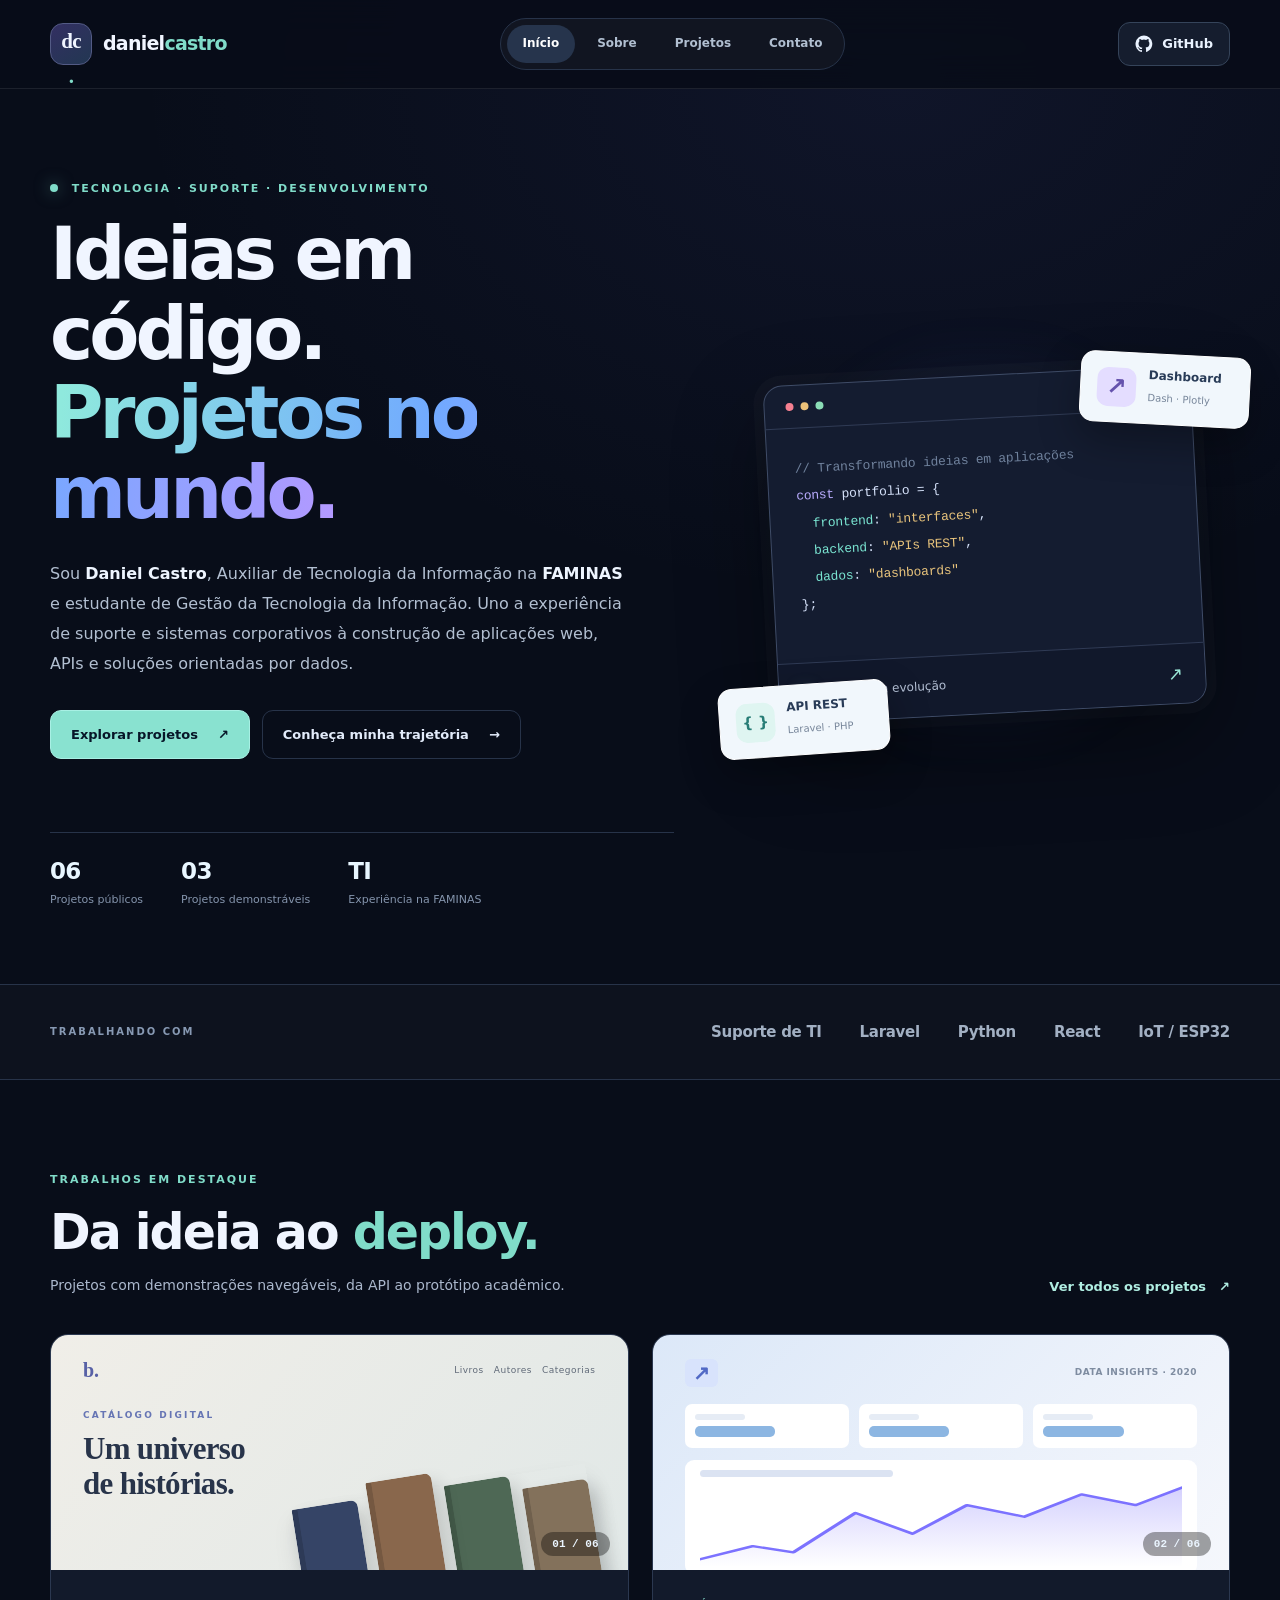
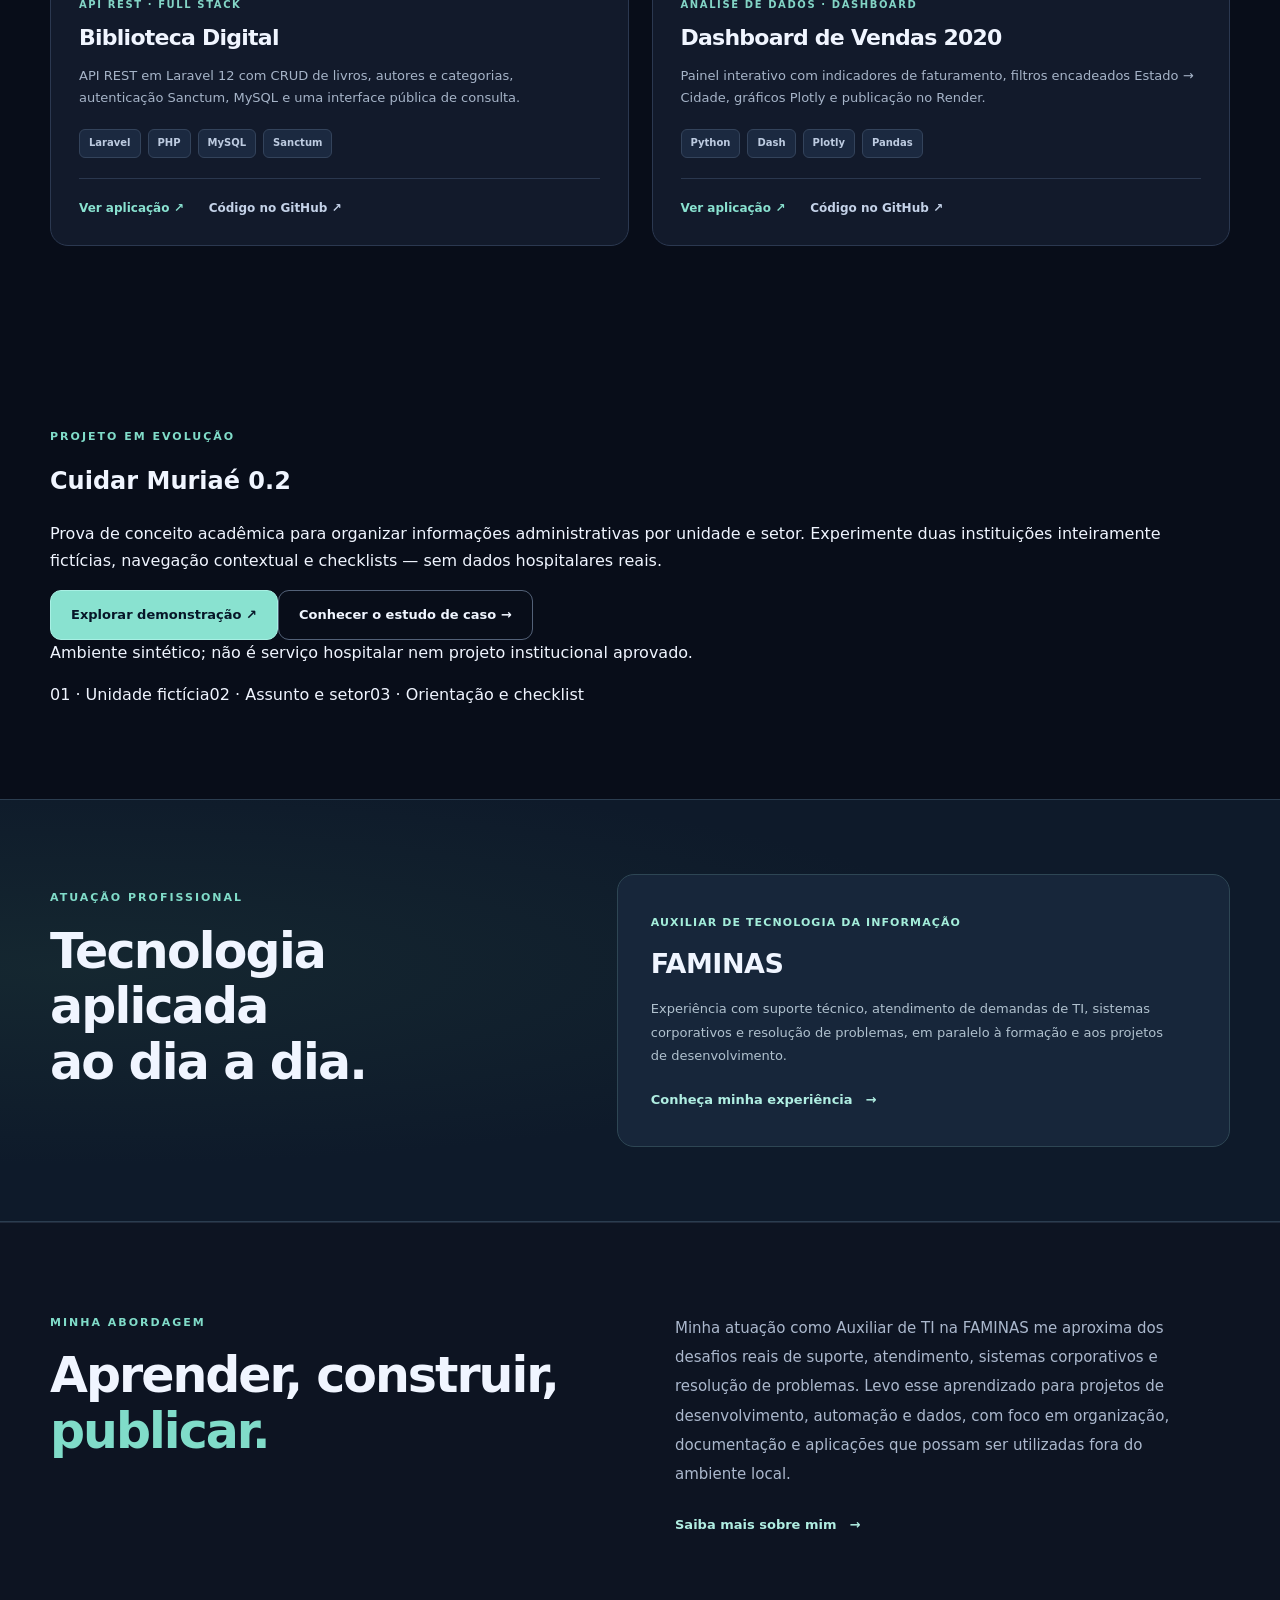
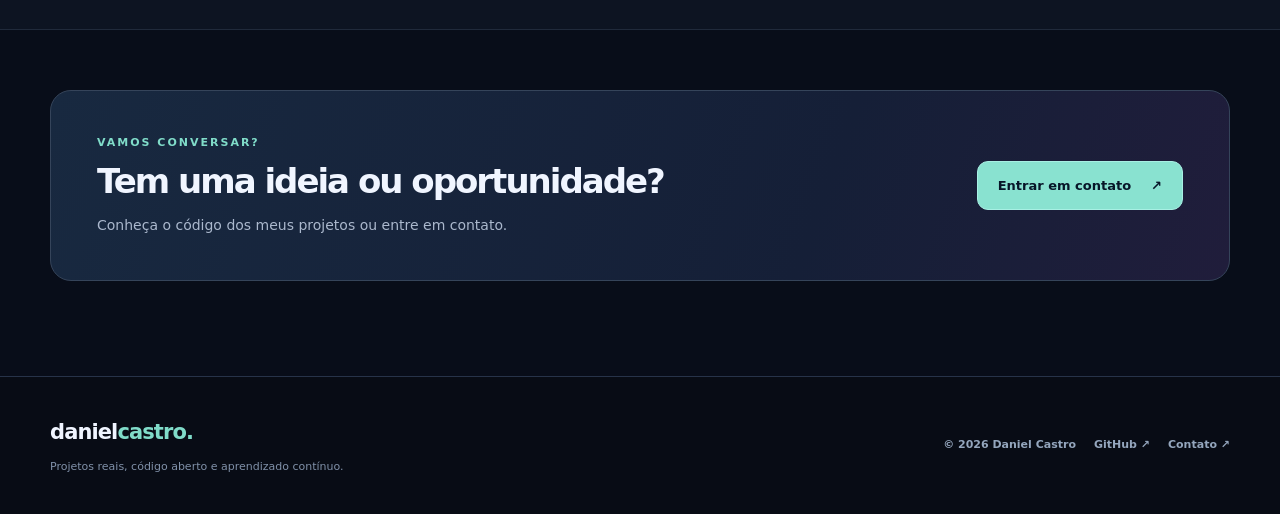
==== commit d8eae8c4: "Atualiza portfólio para Cloudflare, Cuidar Muriaé 0.2 e MySQL" ====
--- a/index.html
+++ b/index.html
@@ -31,7 +31,7 @@
       <h1>Ideias em código.<br><span class="gradient-text">Projetos no mundo.</span></h1>
       <p class="hero-description">Sou <strong>Daniel Castro</strong>, Auxiliar de Tecnologia da Informação na <strong>FAMINAS</strong> e estudante de Gestão da Tecnologia da Informação. Uno a experiência de suporte e sistemas corporativos à construção de aplicações web, APIs e soluções orientadas por dados.</p>
       <div class="hero-actions"><a class="btn btn-primary" href="projetos.html">Explorar projetos <span aria-hidden="true">↗</span></a><a class="btn btn-ghost" href="sobre.html">Conheça minha trajetória <span aria-hidden="true">→</span></a></div>
-      <div class="hero-metrics" aria-label="Resumo do portfólio"><div><strong>06</strong><span>Projetos públicos</span></div><div><strong>02</strong><span>Aplicações online</span></div><div><strong>TI</strong><span>Experiência na FAMINAS</span></div></div>
+      <div class="hero-metrics" aria-label="Resumo do portfólio"><div><strong>06</strong><span>Projetos públicos</span></div><div><strong>03</strong><span>Projetos demonstráveis</span></div><div><strong>TI</strong><span>Experiência na FAMINAS</span></div></div>
     </div>
     <div class="hero-visual" aria-label="Painel ilustrativo de tecnologias e aplicações">
       <div class="visual-glow" aria-hidden="true"></div>
@@ -48,14 +48,14 @@
 <section class="skills-band" aria-label="Principais tecnologias"><div class="container skills-band-inner"><span>TRABALHANDO COM</span><div><b>Suporte de TI</b><b>Laravel</b><b>Python</b><b>React</b><b>IoT / ESP32</b></div></div></section>
 <section class="section featured-section">
   <div class="container">
-    <div class="section-title-row"><div><p class="eyebrow">TRABALHOS EM DESTAQUE</p><h2>Da ideia ao <em>deploy.</em></h2><p>Dois projetos que você pode abrir, explorar e testar agora.</p></div><a class="text-link" href="projetos.html">Ver todos os projetos <span aria-hidden="true">↗</span></a></div>
+    <div class="section-title-row"><div><p class="eyebrow">TRABALHOS EM DESTAQUE</p><h2>Da ideia ao <em>deploy.</em></h2><p>Projetos com demonstrações navegáveis, da API ao protótipo acadêmico.</p></div><a class="text-link" href="projetos.html">Ver todos os projetos <span aria-hidden="true">↗</span></a></div>
     <div class="projects-grid featured-grid"><article class="project-card">
   <div class="project-cover"><div class="preview-frame preview-library" aria-hidden="true"><div class="preview-topline"><span class="mini-logo">b.</span><span class="mini-nav">Livros&nbsp;&nbsp; Autores&nbsp;&nbsp; Categorias</span></div><div class="preview-eyebrow">CATÁLOGO DIGITAL</div><div class="preview-headline">Um universo<br>de histórias.</div><div class="books-mini"><span class="book-mini bm1"></span><span class="book-mini bm2"></span><span class="book-mini bm3"></span><span class="book-mini bm4"></span></div></div><span class="project-number">01 / 06</span></div>
   <div class="project-body">
     <p class="project-type">API REST · Full stack</p>
     <h3>Biblioteca Digital</h3>
-    <p class="project-description">API REST em Laravel 12 com CRUD de livros, autores e categorias, autenticação Sanctum, PostgreSQL e uma interface pública de consulta.</p>
-    <div class="tags" aria-label="Tecnologias utilizadas"><span class="tag">Laravel</span><span class="tag">PHP</span><span class="tag">PostgreSQL</span><span class="tag">Sanctum</span></div>
+    <p class="project-description">API REST em Laravel 12 com CRUD de livros, autores e categorias, autenticação Sanctum, MySQL e uma interface pública de consulta.</p>
+    <div class="tags" aria-label="Tecnologias utilizadas"><span class="tag">Laravel</span><span class="tag">PHP</span><span class="tag">MySQL</span><span class="tag">Sanctum</span></div>
     <div class="project-actions"><a class="link-primary" href="https://biblioteca-api-dhaniels1.onrender.com" target="_blank" rel="noopener noreferrer" aria-label="Abrir demonstração online de Biblioteca Digital">Ver aplicação <span aria-hidden="true">↗</span></a><a class="link-secondary" href="https://github.com/Dhaniels1/biblioteca-api" target="_blank" rel="noopener noreferrer" aria-label="Ver código de Biblioteca Digital no GitHub">Código no GitHub <span aria-hidden="true">↗</span></a></div>
   </div>
 </article>
@@ -71,6 +71,7 @@
 </article></div>
   </div>
 </section>
+<section class="section case-highlight"><div class="container case-highlight-inner"><div><p class="eyebrow">PROJETO EM EVOLUÇÃO</p><h2>Cuidar Muriaé 0.2</h2><p>Prova de conceito acadêmica para organizar informações administrativas por unidade e setor. Experimente duas instituições inteiramente fictícias, navegação contextual e checklists — sem dados hospitalares reais.</p><div class="case-cta"><a class="btn btn-primary" href="https://cuidar-muriae-demo.pages.dev/" target="_blank" rel="noopener noreferrer">Explorar demonstração ↗</a><a class="btn btn-outline" href="estudo-cuidar.html">Conhecer o estudo de caso →</a></div><p class="case-note">Ambiente sintético; não é serviço hospitalar nem projeto institucional aprovado.</p></div><div class="case-flow" aria-label="Etapas do protótipo"><span>01 · Unidade fictícia</span><span>02 · Assunto e setor</span><span>03 · Orientação e checklist</span></div></div></section>
 <section class="professional-highlight"><div class="container professional-highlight-inner"><div><p class="eyebrow">ATUAÇÃO PROFISSIONAL</p><h2>Tecnologia aplicada<br>ao dia a dia.</h2></div><div class="professional-highlight-copy"><span class="career-role">Auxiliar de Tecnologia da Informação</span><strong>FAMINAS</strong><p>Experiência com suporte técnico, atendimento de demandas de TI, sistemas corporativos e resolução de problemas, em paralelo à formação e aos projetos de desenvolvimento.</p><a class="text-link" href="sobre.html">Conheça minha experiência <span aria-hidden="true">→</span></a></div></div></section>
 <section class="section value-section"><div class="container value-grid"><div><p class="eyebrow">MINHA ABORDAGEM</p><h2>Aprender, construir,<br><em>publicar.</em></h2></div><div><p>Minha atuação como Auxiliar de TI na FAMINAS me aproxima dos desafios reais de suporte, atendimento, sistemas corporativos e resolução de problemas. Levo esse aprendizado para projetos de desenvolvimento, automação e dados, com foco em organização, documentação e aplicações que possam ser utilizadas fora do ambiente local.</p><a href="sobre.html" class="text-link">Saiba mais sobre mim <span aria-hidden="true">→</span></a></div></div></section>
 <section class="section cta-section"><div class="container cta-inner"><div><p class="eyebrow">VAMOS CONVERSAR?</p><h2>Tem uma ideia ou oportunidade?</h2><p>Conheça o código dos meus projetos ou entre em contato.</p></div><a class="btn btn-primary" href="contato.html">Entrar em contato <span aria-hidden="true">↗</span></a></div></section>
--- a/assets/css/style.css
+++ b/assets/css/style.css
@@ -213,3 +213,41 @@
   .footer-inner{flex-direction:column;align-items:start}.footer-right{gap:13px}
 }
 @media(prefers-reduced-motion:reduce){html{scroll-behavior:auto}.btn,.project-card,a{transition:none!important}.btn:hover,.project-card:hover{transform:none}}
+
+/* Experiência profissional e capas dos novos projetos. */
+.professional-highlight{padding:74px 0;border-top:1px solid #2b3d50;border-bottom:1px solid #2b3d50;background:radial-gradient(ellipse at 5% 40%,#1f3b3a66,transparent 55%),#0e1a2a}
+.professional-highlight-inner{display:grid;grid-template-columns:.9fr 1.1fr;align-items:center;gap:65px}
+.professional-highlight h2{font-size:clamp(33px,4vw,49px);line-height:1.14;letter-spacing:-1.8px}
+.professional-highlight-copy{background:#17263a;border:1px solid #2e4654;border-radius:17px;padding:33px}
+.career-role{display:inline-block;color:#a4eedb;font-size:11px;text-transform:uppercase;letter-spacing:1.1px;font-weight:850}
+.professional-highlight-copy strong{display:block;font-size:27px;margin:7px 0 11px;letter-spacing:-.5px}
+.professional-highlight-copy p{font-size:13px;color:#b0c1ce;line-height:1.8;max-width:520px;margin-bottom:19px}
+.experience-section{background:#0e1625;border-top:1px solid #263446;border-bottom:1px solid #263446}
+.experience-card{display:grid;grid-template-columns:.8fr 1.2fr;gap:30px;background:#131f31;border:1px solid #2c3d55;border-radius:17px;padding:39px}
+.experience-company{display:flex;gap:17px;align-items:start}
+.experience-mark{flex:0 0 57px;height:57px;border-radius:13px;background:#183b38;color:#b5f0dc;border:1px solid #3a605b;display:grid;place-items:center;font:800 27px Georgia,serif}
+.experience-company .eyebrow{margin:2px 0 9px;color:#8ce9d4}
+.experience-company h3{font-size:30px;margin:0 0 4px}.experience-company span:not(.experience-mark){color:#92a4ba;font-size:11px}
+.experience-description p{font-size:13px;line-height:1.85;color:#b2c1d5;margin:14px 0 18px}
+.experience-skills{display:flex;flex-wrap:wrap;gap:8px}
+.experience-skills span{font-size:10px;font-weight:700;border:1px solid #38546a;color:#cad9eb;border-radius:6px;padding:7px 11px;background:#1b3140}
+.experience-description p.experience-note{font-size:11px;color:#889ab0;margin-bottom:0}
+.formation-card{display:flex;align-items:center;justify-content:space-between;gap:35px;margin-top:17px;border:1px solid #2c3d55;border-radius:15px;padding:28px 36px;background:#0d1827}
+.formation-card h3{font-size:20px;margin:0 0 6px;line-height:1.4}.formation-card .eyebrow{margin-bottom:8px}
+.formation-card p{font-size:12px;color:#9fb0c4;line-height:1.7;margin:0;max-width:485px}
+.preview-extension{background:linear-gradient(145deg,#e7f3f2,#d0e7e2);color:#173e46}
+.extension-kicker{font-size:12px;letter-spacing:1px;color:#2b5960}
+.extension-kicker strong{color:#15817a}.preview-extension .preview-eyebrow{color:#4d8d89;margin-top:22px}
+.preview-extension .preview-headline{font-size:34px;font-family:Georgia,serif;position:relative;z-index:2}
+.extension-cross{font:800 200px/1 Georgia,serif;color:#b7d7d0;position:absolute;right:15px;bottom:-45px}
+.extension-bottom{position:absolute;bottom:26px;left:33px;font-size:10px;font-weight:750;color:#618984}
+.preview-iot{background:radial-gradient(circle at 75% 62%,#3d5990,#152445 68%);color:#e8f4fc}
+.iot-kicker{font:800 10px 'Segoe UI',sans-serif;letter-spacing:2px;color:#8af0e2}
+.preview-iot .preview-headline{position:absolute;top:58px;left:32px;z-index:2;font-family:inherit;font-size:35px;letter-spacing:-1px}
+.iot-vehicle{position:absolute;right:16px;bottom:30px;width:200px;height:90px;transform:rotate(-13deg)}
+.iot-frame{position:absolute;left:25px;right:25px;top:13px;bottom:17px;border:7px solid #779ee2;background:#192d4f;border-radius:14px;display:grid;place-items:center;box-shadow:0 0 23px #6fa6ef70}
+.iot-frame b{font-size:21px;color:#a0ecf2;letter-spacing:1px}.iot-frame i{position:absolute;top:-13px;height:8px;width:35px;background:#64e6ce;border-radius:8px}
+.iot-wheel{position:absolute;background:#101826;border:6px solid #4e607a;border-radius:50%;height:46px;width:46px;top:20px}
+.wheel-left{left:0}.wheel-right{right:0}
+@media(max-width:750px){.professional-highlight-inner,.experience-card{grid-template-columns:1fr;gap:25px}.formation-card{display:block}.formation-card>p{margin-top:19px}}
+@media(max-width:600px){.professional-highlight{padding:55px 0}.professional-highlight-copy{padding:25px}.experience-card{padding:22px}.experience-company{gap:12px}.experience-mark{height:47px;flex-basis:47px}.formation-card{padding:22px}.preview-iot .preview-headline{font-size:30px}.iot-vehicle{right:-3px}}
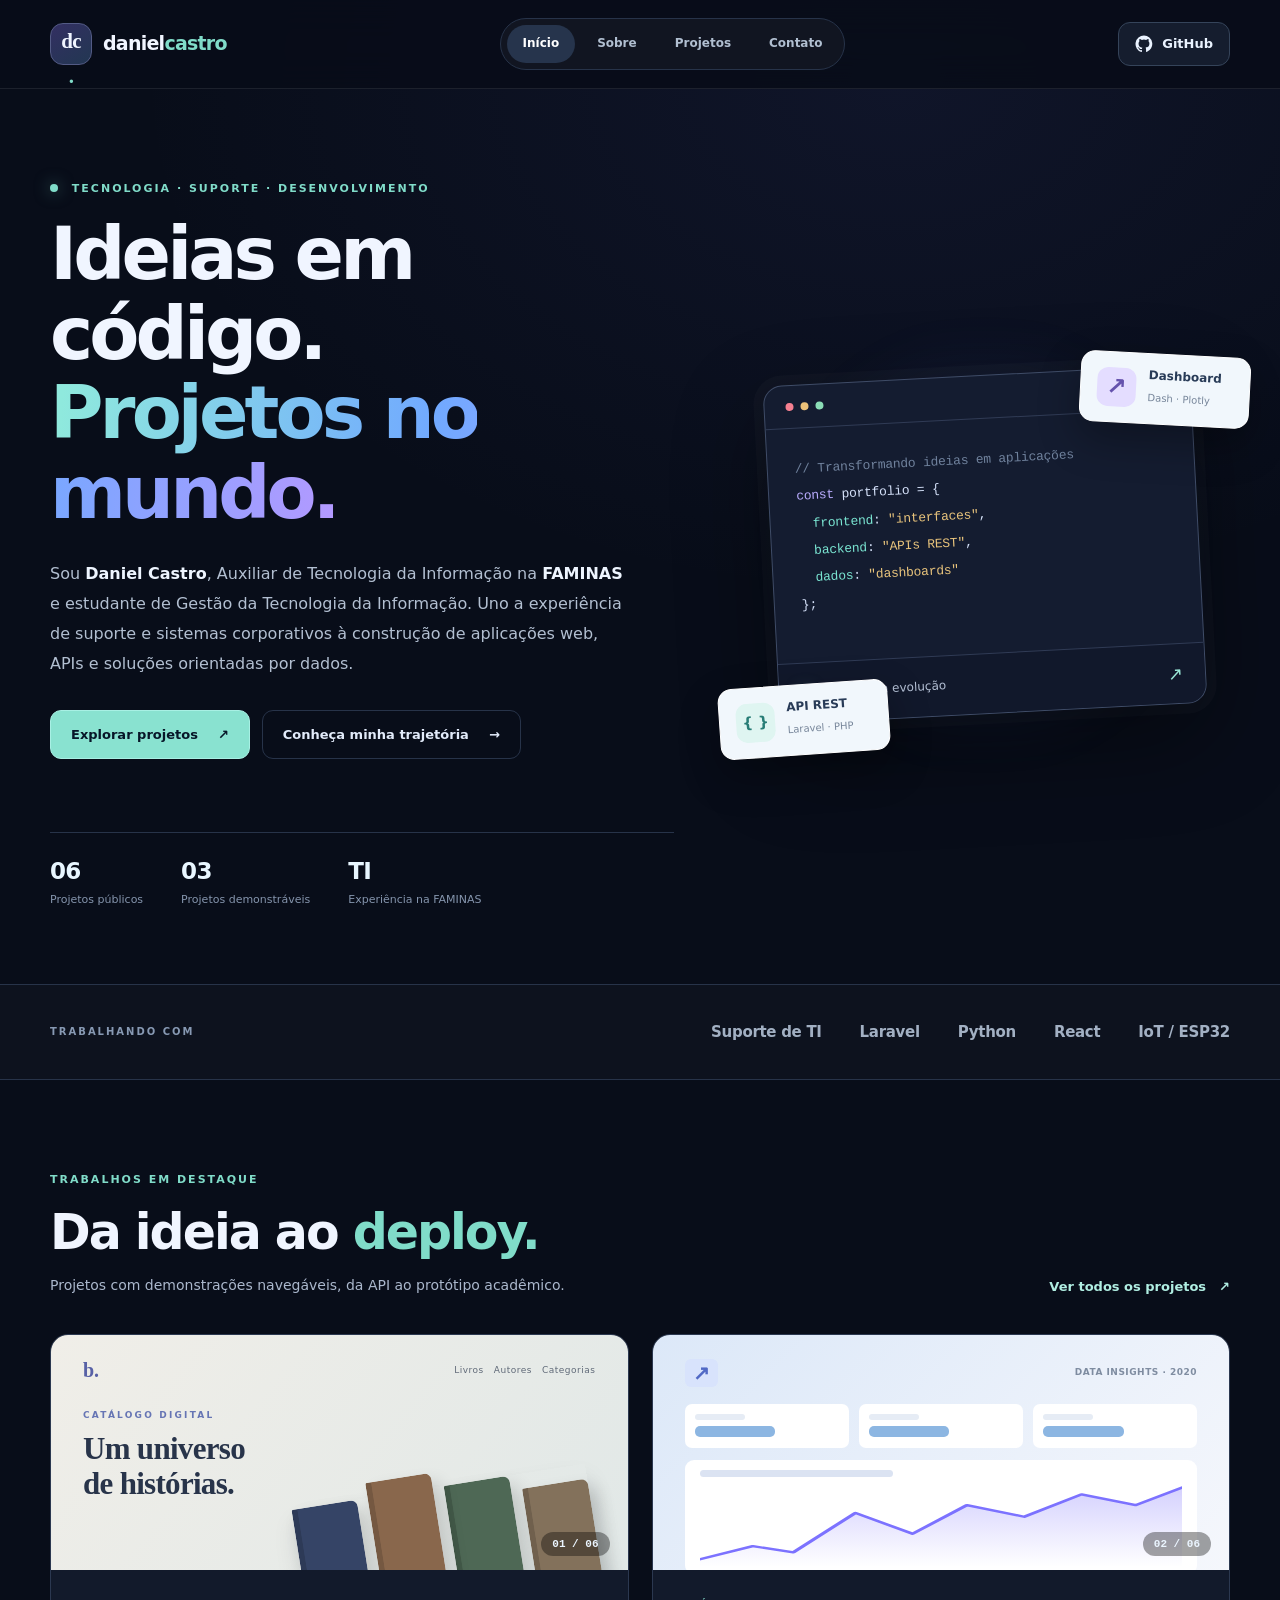
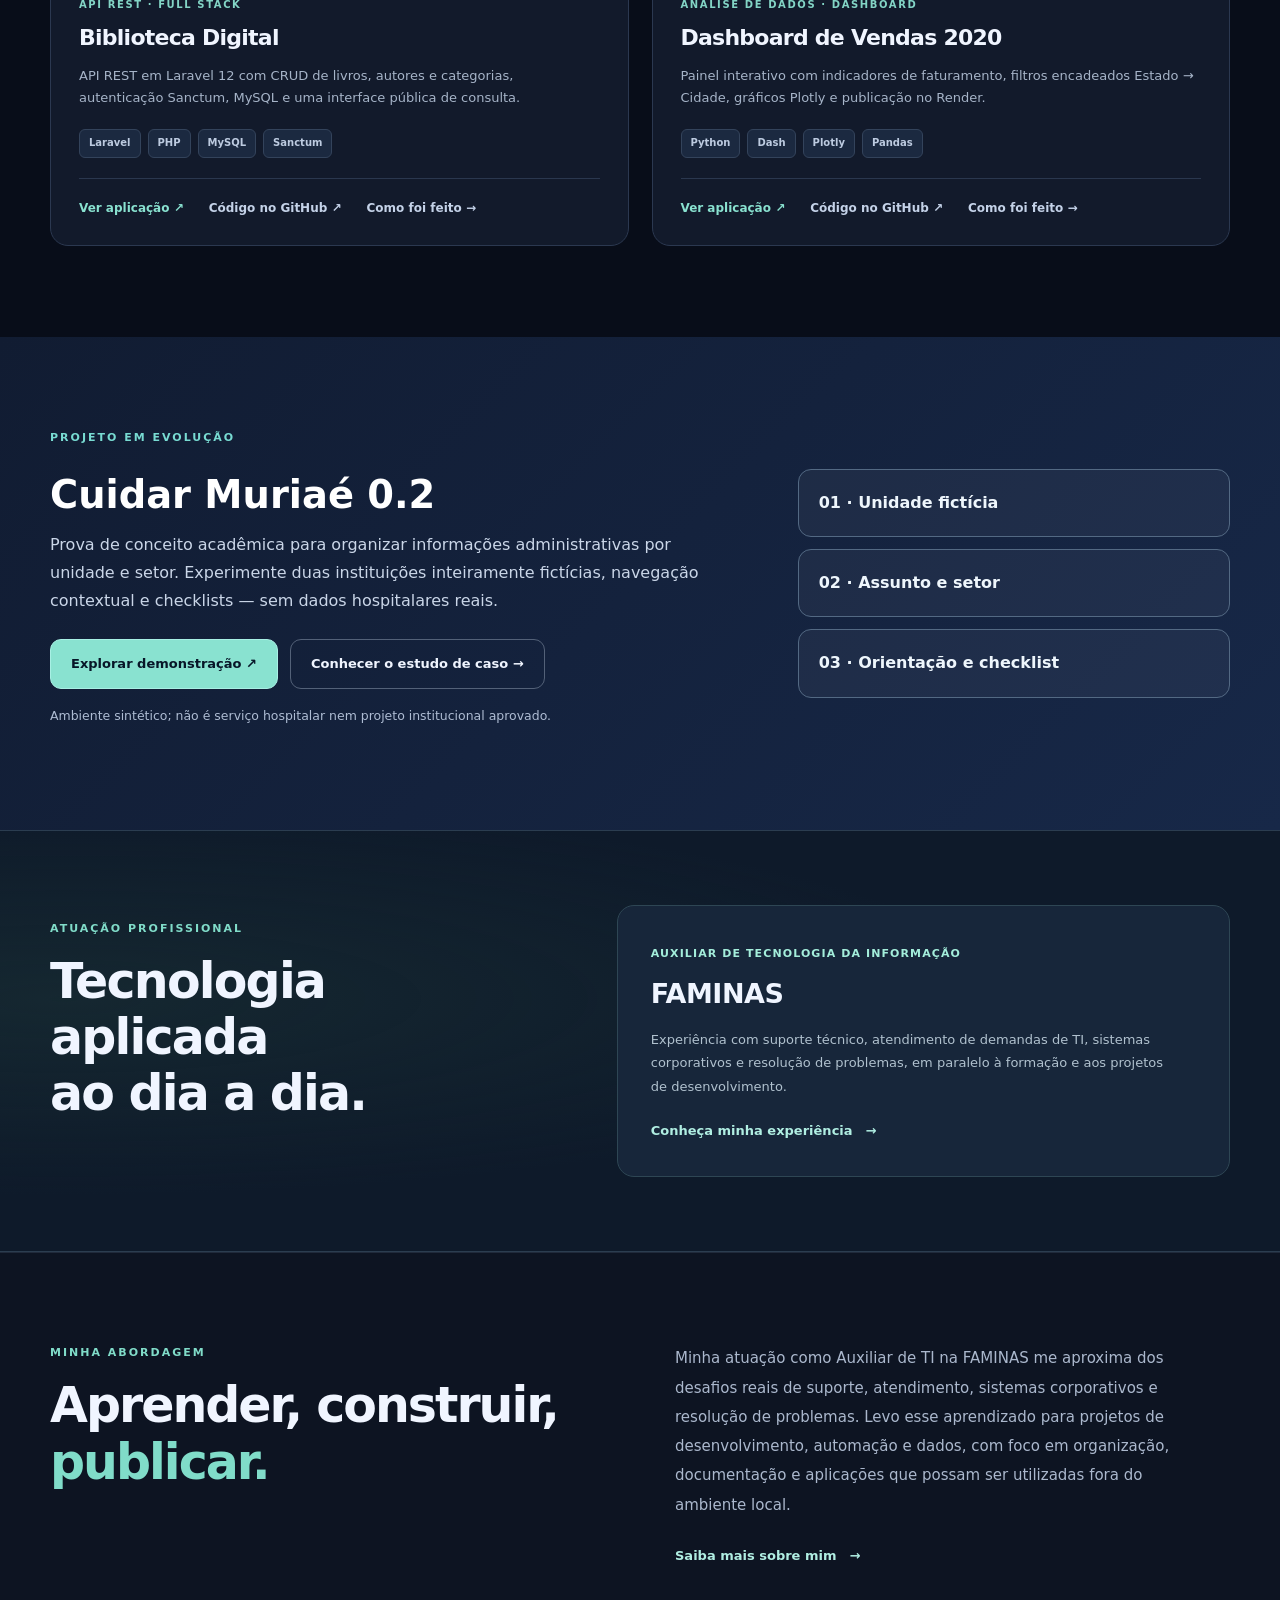
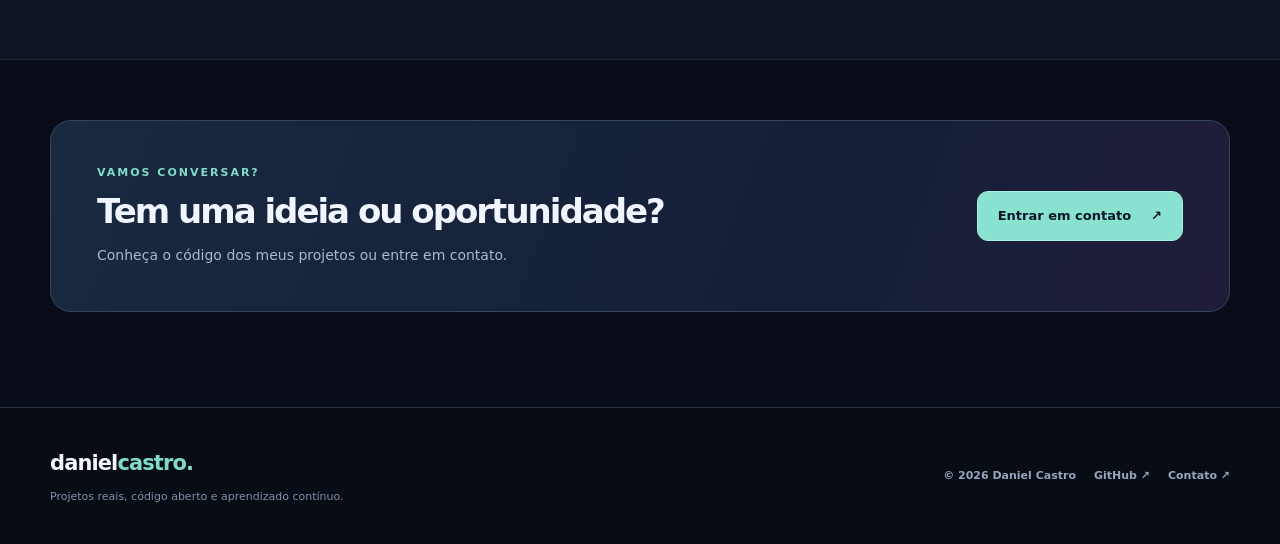
==== commit 9e4ad417: "Melhora SEO e navegação com novos estudos de caso" ====
--- a/index.html
+++ b/index.html
@@ -7,6 +7,13 @@
   <meta name="description" content="Daniel Castro — projetos de desenvolvimento web, APIs REST e análise de dados, com código no GitHub e aplicações publicadas.">
   <meta name="author" content="Daniel Castro">
   <title>Portfólio | Daniel Castro</title>
+  <link rel="canonical" href="https://daniel-castro-portfolio.pages.dev/">
+  <meta property="og:type" content="website">
+  <meta property="og:locale" content="pt_BR">
+  <meta property="og:title" content="Portfólio | Daniel Castro">
+  <meta property="og:description" content="Daniel Castro — projetos de desenvolvimento web, APIs REST e análise de dados, com código no GitHub e aplicações publicadas.">
+  <meta property="og:url" content="https://daniel-castro-portfolio.pages.dev/">
+  <meta name="twitter:card" content="summary">
   <link rel="stylesheet" href="assets/css/style.css">
 </head>
 <body class="page-inicio">
@@ -56,7 +63,7 @@
     <h3>Biblioteca Digital</h3>
     <p class="project-description">API REST em Laravel 12 com CRUD de livros, autores e categorias, autenticação Sanctum, MySQL e uma interface pública de consulta.</p>
     <div class="tags" aria-label="Tecnologias utilizadas"><span class="tag">Laravel</span><span class="tag">PHP</span><span class="tag">MySQL</span><span class="tag">Sanctum</span></div>
-    <div class="project-actions"><a class="link-primary" href="https://biblioteca-api-dhaniels1.onrender.com" target="_blank" rel="noopener noreferrer" aria-label="Abrir demonstração online de Biblioteca Digital">Ver aplicação <span aria-hidden="true">↗</span></a><a class="link-secondary" href="https://github.com/Dhaniels1/biblioteca-api" target="_blank" rel="noopener noreferrer" aria-label="Ver código de Biblioteca Digital no GitHub">Código no GitHub <span aria-hidden="true">↗</span></a></div>
+    <div class="project-actions"><a class="link-primary" href="https://biblioteca-api-dhaniels1.onrender.com" target="_blank" rel="noopener noreferrer" aria-label="Abrir demonstração online de Biblioteca Digital">Ver aplicação <span aria-hidden="true">↗</span></a><a class="link-secondary" href="https://github.com/Dhaniels1/biblioteca-api" target="_blank" rel="noopener noreferrer" aria-label="Ver código de Biblioteca Digital no GitHub">Código no GitHub <span aria-hidden="true">↗</span></a><a class="link-secondary" href="estudo-biblioteca.html">Como foi feito →</a></div>
   </div>
 </article>
 <article class="project-card">
@@ -66,7 +73,7 @@
     <h3>Dashboard de Vendas 2020</h3>
     <p class="project-description">Painel interativo com indicadores de faturamento, filtros encadeados Estado → Cidade, gráficos Plotly e publicação no Render.</p>
     <div class="tags" aria-label="Tecnologias utilizadas"><span class="tag">Python</span><span class="tag">Dash</span><span class="tag">Plotly</span><span class="tag">Pandas</span></div>
-    <div class="project-actions"><a class="link-primary" href="https://dashboard-vendas-2020.onrender.com" target="_blank" rel="noopener noreferrer" aria-label="Abrir demonstração online de Dashboard de Vendas 2020">Ver aplicação <span aria-hidden="true">↗</span></a><a class="link-secondary" href="https://github.com/Dhaniels1/dashboard-vendas-2020" target="_blank" rel="noopener noreferrer" aria-label="Ver código de Dashboard de Vendas 2020 no GitHub">Código no GitHub <span aria-hidden="true">↗</span></a></div>
+    <div class="project-actions"><a class="link-primary" href="https://dashboard-vendas-2020.onrender.com" target="_blank" rel="noopener noreferrer" aria-label="Abrir demonstração online de Dashboard de Vendas 2020">Ver aplicação <span aria-hidden="true">↗</span></a><a class="link-secondary" href="https://github.com/Dhaniels1/dashboard-vendas-2020" target="_blank" rel="noopener noreferrer" aria-label="Ver código de Dashboard de Vendas 2020 no GitHub">Código no GitHub <span aria-hidden="true">↗</span></a><a class="link-secondary" href="estudo-dashboard.html">Como foi feito →</a></div>
   </div>
 </article></div>
   </div>
--- a/assets/css/style.css
+++ b/assets/css/style.css
@@ -251,3 +251,51 @@
 .wheel-left{left:0}.wheel-right{right:0}
 @media(max-width:750px){.professional-highlight-inner,.experience-card{grid-template-columns:1fr;gap:25px}.formation-card{display:block}.formation-card>p{margin-top:19px}}
 @media(max-width:600px){.professional-highlight{padding:55px 0}.professional-highlight-copy{padding:25px}.experience-card{padding:22px}.experience-company{gap:12px}.experience-mark{height:47px;flex-basis:47px}.formation-card{padding:22px}.preview-iot .preview-headline{font-size:30px}.iot-vehicle{right:-3px}}
+
+
+/* Estudo de caso — Cuidar Muriaé */
+.case-highlight{background:linear-gradient(135deg,#111c32 0%,#172848 100%);color:#fff}
+.case-highlight-inner{display:grid;grid-template-columns:minmax(0,1.6fr) minmax(220px,1fr);gap:56px;align-items:center}
+.case-highlight .eyebrow,.case-hero .eyebrow{color:#78dbd2}
+.case-highlight h2{color:#fff;font-size:clamp(2rem,3vw,3rem);margin:.3rem 0}
+.case-highlight p{max-width:670px;line-height:1.75;color:#cad6e8}
+.case-highlight .case-note{font-size:.78rem;color:#aebcd3;margin-top:16px}
+.case-cta{display:flex;flex-wrap:wrap;gap:12px;margin-top:24px}
+.case-flow{display:grid;gap:12px}
+.case-flow span{display:block;border:1px solid #536983;background:#ffffff0b;border-radius:13px;padding:20px;font-weight:650;color:#eef6fc}
+.case-hero{background:linear-gradient(125deg,#10182b,#20264c);padding:78px 0 84px;color:#fff}
+.case-hero-inner{max-width:1050px}
+.case-back{display:inline-block;color:#dbe6f6;margin-bottom:36px;text-decoration:none;font-weight:600}
+.case-back:hover{text-decoration:underline}
+.case-hero h1{font-size:clamp(3rem,7vw,5.2rem);line-height:1.08;letter-spacing:-.055em;color:white;margin:0 0 22px}
+.case-hero-lead{max-width:830px;color:#dfebf7;font-size:clamp(1.05rem,1.7vw,1.34rem);line-height:1.8}
+.case-hero .btn-ghost{border:1px solid #8293b1;color:#fff}
+.case-disclaimer{font-size:.88rem;border-left:3px solid #6ac9bf;padding-left:15px;margin:32px 0 0;max-width:810px;color:#bccadb;line-height:1.65}
+.case-stats{display:grid;grid-template-columns:repeat(4,minmax(0,1fr));gap:15px;margin-bottom:85px}
+.case-stats div{padding:24px;border:1px solid #dee5ef;border-radius:16px;background:#fff}
+.case-stats strong{display:block;font-size:2.4rem;line-height:1.1;color:#5d53c7;letter-spacing:-.05em}
+.case-stats span{display:block;font-size:.85rem;color:#576578;margin-top:7px}
+.case-intro-grid{display:grid;grid-template-columns:minmax(0,.9fr) minmax(0,1.1fr);gap:70px;align-items:start}
+.case-intro-grid h2,.case-process-section h2,.case-next h2{font-size:clamp(1.9rem,3vw,2.7rem);letter-spacing:-.04em;line-height:1.22}
+.case-intro-grid p{color:#56647a;line-height:1.86;margin-top:0}
+.case-intro-grid code{font-size:.9em}
+.case-process-section{background:#f1f4fa}
+.case-process-grid{display:grid;grid-template-columns:repeat(3,minmax(0,1fr));gap:20px;margin-top:32px}
+.case-step{background:#fff;border:1px solid #e1e6f1;border-radius:18px;padding:27px}
+.case-step>span{font-size:.84rem;font-weight:800;color:#655ad0}
+.case-step h3{margin:19px 0 9px;font-size:1.2rem}
+.case-step p{font-size:.94rem;line-height:1.7;color:#627085;margin:0}
+.case-ethics-section{background:#f8fbfc}
+.case-next{background:#f2f5fb;border:1px solid #e0e8f3;border-radius:21px;padding:40px}
+.case-next p{max-width:830px;color:#607087;line-height:1.8}
+@media(max-width:800px){.case-highlight-inner,.case-intro-grid{grid-template-columns:1fr;gap:24px}.case-process-grid{grid-template-columns:1fr}.case-stats{grid-template-columns:repeat(2,minmax(0,1fr));margin-bottom:55px}.case-hero{padding:45px 0 55px}}
+@media(max-width:480px){.case-stats{gap:10px}.case-stats div{padding:16px}.case-stats strong{font-size:2rem}.case-next{padding:23px}.case-flow span{padding:14px}}
+
+
+/* Contraste das seções claras e escuras do estudo de caso */
+.page-case .case-intro-grid p{color:#b7c4d6}
+.page-case .case-process-section h2,.page-case .case-process-section h3,.page-case .case-next h2,.page-case .case-ethics-section h2{color:#17253a}
+.page-case .case-process-section p,.page-case .case-ethics-section p,.page-case .case-next p{color:#53647b}
+.page-case .case-ethics-section .case-intro-grid p{color:#53647b}
+.page-case .case-next .btn-outline{color:#18273d;border-color:#718098}
+.page-case .case-next .btn-outline:hover{color:#fff}
